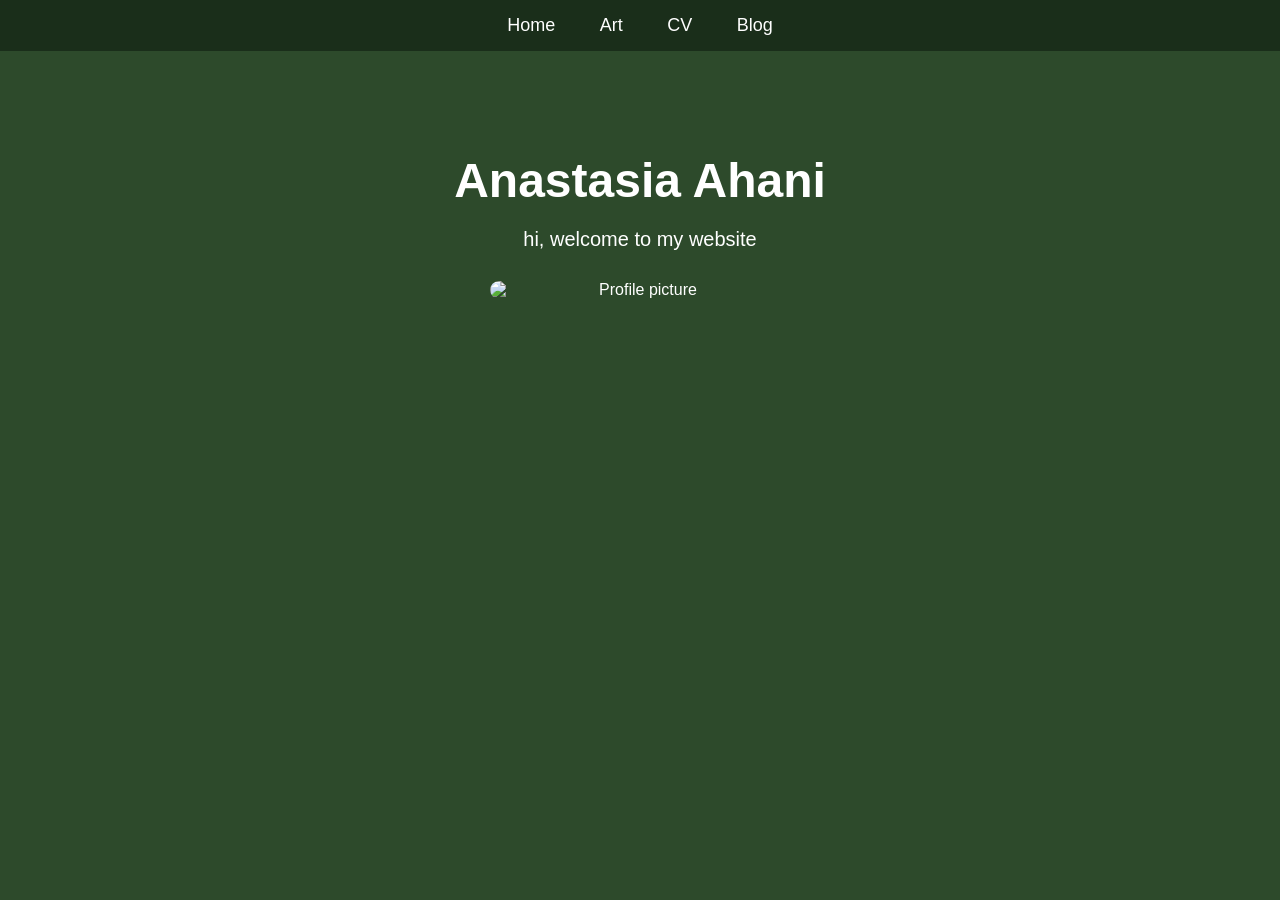
==== index.html @ 2a0882ec "Add personal website with navigation - Created index.html with name, welcome message, and profile im" ====
<!DOCTYPE html>
<html lang="en">
<head>
    <meta charset="UTF-8">
    <meta name="viewport" content="width=device-width, initial-scale=1.0">
    <title>Anastasia Ahani</title>
    <style>
        body {
            background-color: #2d4a2b;
            color: white;
            font-family: Arial, sans-serif;
            margin: 0;
            padding: 0;
        }

        nav {
            background-color: #1a2e1a;
            padding: 15px;
            text-align: center;
        }

        nav a {
            color: white;
            text-decoration: none;
            margin: 0 20px;
            font-size: 18px;
            transition: opacity 0.3s;
        }

        nav a:hover {
            opacity: 0.7;
        }

        .container {
            max-width: 800px;
            margin: 50px auto;
            padding: 20px;
            text-align: center;
        }

        h1 {
            font-size: 48px;
            margin-bottom: 10px;
        }

        .blurb {
            font-size: 20px;
            margin-bottom: 30px;
        }

        .profile-pic {
            max-width: 300px;
            height: auto;
            border-radius: 10px;
            margin: 20px auto;
            display: block;
        }
    </style>
</head>
<body>
    <nav>
        <a href="index.html">Home</a>
        <a href="art.html">Art</a>
        <a href="cv.html">CV</a>
        <a href="blog.html">Blog</a>
    </nav>

    <div class="container">
        <h1>Anastasia Ahani</h1>
        <p class="blurb">hi, welcome to my website</p>
        <img src="stas_pic.png" alt="Profile picture" class="profile-pic">
    </div>
</body>
</html>
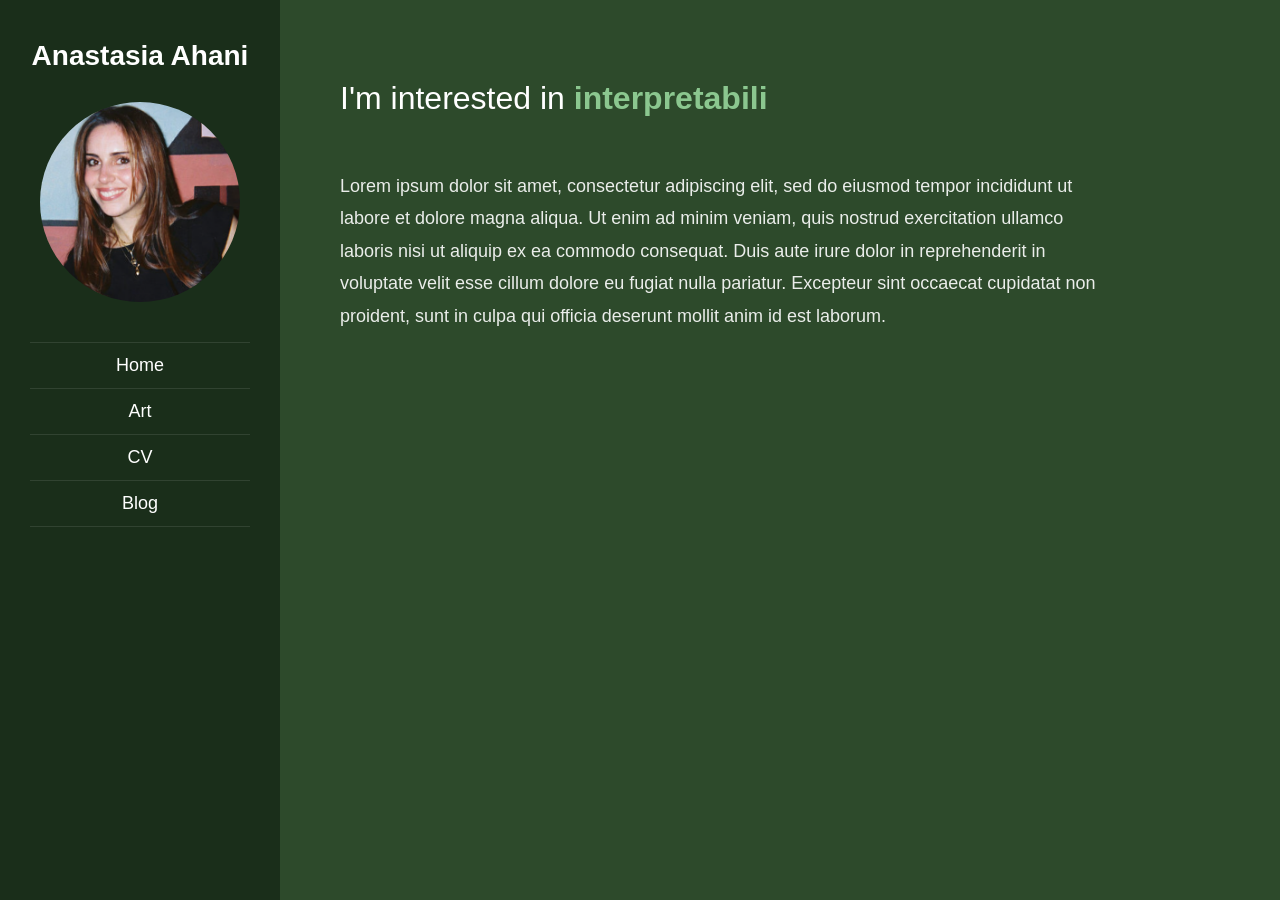
==== commit 1187f1ca: "update" ====
--- a/index.html
+++ b/index.html
@@ -5,70 +5,172 @@
     <meta name="viewport" content="width=device-width, initial-scale=1.0">
     <title>Anastasia Ahani</title>
     <style>
+        * {
+            margin: 0;
+            padding: 0;
+            box-sizing: border-box;
+        }
+
         body {
             background-color: #2d4a2b;
             color: white;
             font-family: Arial, sans-serif;
-            margin: 0;
-            padding: 0;
+            display: flex;
+            min-height: 100vh;
+        }
+
+        .sidebar {
+            width: 280px;
+            background-color: #1a2e1a;
+            padding: 40px 30px;
+            display: flex;
+            flex-direction: column;
+            align-items: center;
+            position: fixed;
+            height: 100vh;
+            overflow-y: auto;
+        }
+
+        .sidebar h1 {
+            font-size: 28px;
+            margin-bottom: 30px;
+            text-align: center;
+        }
+
+        .profile-pic {
+            width: 200px;
+            height: 200px;
+            border-radius: 50%;
+            object-fit: cover;
+            margin-bottom: 40px;
         }
 
         nav {
-            background-color: #1a2e1a;
-            padding: 15px;
-            text-align: center;
+            display: flex;
+            flex-direction: column;
+            width: 100%;
         }
 
         nav a {
             color: white;
             text-decoration: none;
-            margin: 0 20px;
+            padding: 12px 0;
             font-size: 18px;
+            text-align: center;
             transition: opacity 0.3s;
+            border-bottom: 1px solid rgba(255, 255, 255, 0.1);
+        }
+
+        nav a:first-child {
+            border-top: 1px solid rgba(255, 255, 255, 0.1);
         }
 
         nav a:hover {
             opacity: 0.7;
         }
 
-        .container {
-            max-width: 800px;
-            margin: 50px auto;
-            padding: 20px;
-            text-align: center;
+        .main-content {
+            margin-left: 280px;
+            flex: 1;
+            padding: 80px 60px;
+            max-width: 900px;
         }
 
-        h1 {
-            font-size: 48px;
-            margin-bottom: 10px;
+        .interest-section {
+            font-size: 32px;
+            margin-bottom: 40px;
+            min-height: 50px;
         }
 
-        .blurb {
-            font-size: 20px;
-            margin-bottom: 30px;
+        .typed-text {
+            color: #8bc78f;
+            font-weight: bold;
         }
 
-        .profile-pic {
-            max-width: 300px;
-            height: auto;
-            border-radius: 10px;
-            margin: 20px auto;
-            display: block;
+        .description {
+            font-size: 18px;
+            line-height: 1.8;
+            color: rgba(255, 255, 255, 0.9);
+        }
+
+        @media (max-width: 768px) {
+            body {
+                flex-direction: column;
+            }
+
+            .sidebar {
+                width: 100%;
+                position: relative;
+                height: auto;
+            }
+
+            .main-content {
+                margin-left: 0;
+                padding: 40px 20px;
+            }
         }
     </style>
 </head>
 <body>
-    <nav>
-        <a href="index.html">Home</a>
-        <a href="art.html">Art</a>
-        <a href="cv.html">CV</a>
-        <a href="blog.html">Blog</a>
-    </nav>
+    <div class="sidebar">
+        <h1>Anastasia Ahani</h1>
+        <img src="stas_pic.png" alt="Profile picture" class="profile-pic">
+        <nav>
+            <a href="index.html">Home</a>
+            <a href="art.html">Art</a>
+            <a href="cv.html">CV</a>
+            <a href="blog.html">Blog</a>
+        </nav>
+    </div>
 
-    <div class="container">
-        <h1>Anastasia Ahani</h1>
-        <p class="blurb">hi, welcome to my website</p>
-        <img src="stas_pic.png" alt="Profile picture" class="profile-pic">
+    <div class="main-content">
+        <div class="interest-section">
+            I'm interested in <span class="typed-text" id="typed"></span>
+        </div>
+        <p class="description">
+            Lorem ipsum dolor sit amet, consectetur adipiscing elit, sed do eiusmod tempor incididunt ut labore et dolore magna aliqua. Ut enim ad minim veniam, quis nostrud exercitation ullamco laboris nisi ut aliquip ex ea commodo consequat. Duis aute irure dolor in reprehenderit in voluptate velit esse cillum dolore eu fugiat nulla pariatur. Excepteur sint occaecat cupidatat non proident, sunt in culpa qui officia deserunt mollit anim id est laborum.
+        </p>
     </div>
+
+    <script>
+        const words = ["interpretability", "AI safety"];
+        let wordIndex = 0;
+        let charIndex = 0;
+        let isDeleting = false;
+        const typedElement = document.getElementById("typed");
+        const typingSpeed = 100;
+        const deletingSpeed = 50;
+        const pauseBetweenWords = 2000;
+
+        function type() {
+            const currentWord = words[wordIndex];
+
+            if (isDeleting) {
+                typedElement.textContent = currentWord.substring(0, charIndex - 1);
+                charIndex--;
+            } else {
+                typedElement.textContent = currentWord.substring(0, charIndex + 1);
+                charIndex++;
+            }
+
+            if (!isDeleting && charIndex === currentWord.length) {
+                setTimeout(() => {
+                    isDeleting = true;
+                    type();
+                }, pauseBetweenWords);
+                return;
+            }
+
+            if (isDeleting && charIndex === 0) {
+                isDeleting = false;
+                wordIndex = (wordIndex + 1) % words.length;
+            }
+
+            const speed = isDeleting ? deletingSpeed : typingSpeed;
+            setTimeout(type, speed);
+        }
+
+        type();
+    </script>
 </body>
 </html>
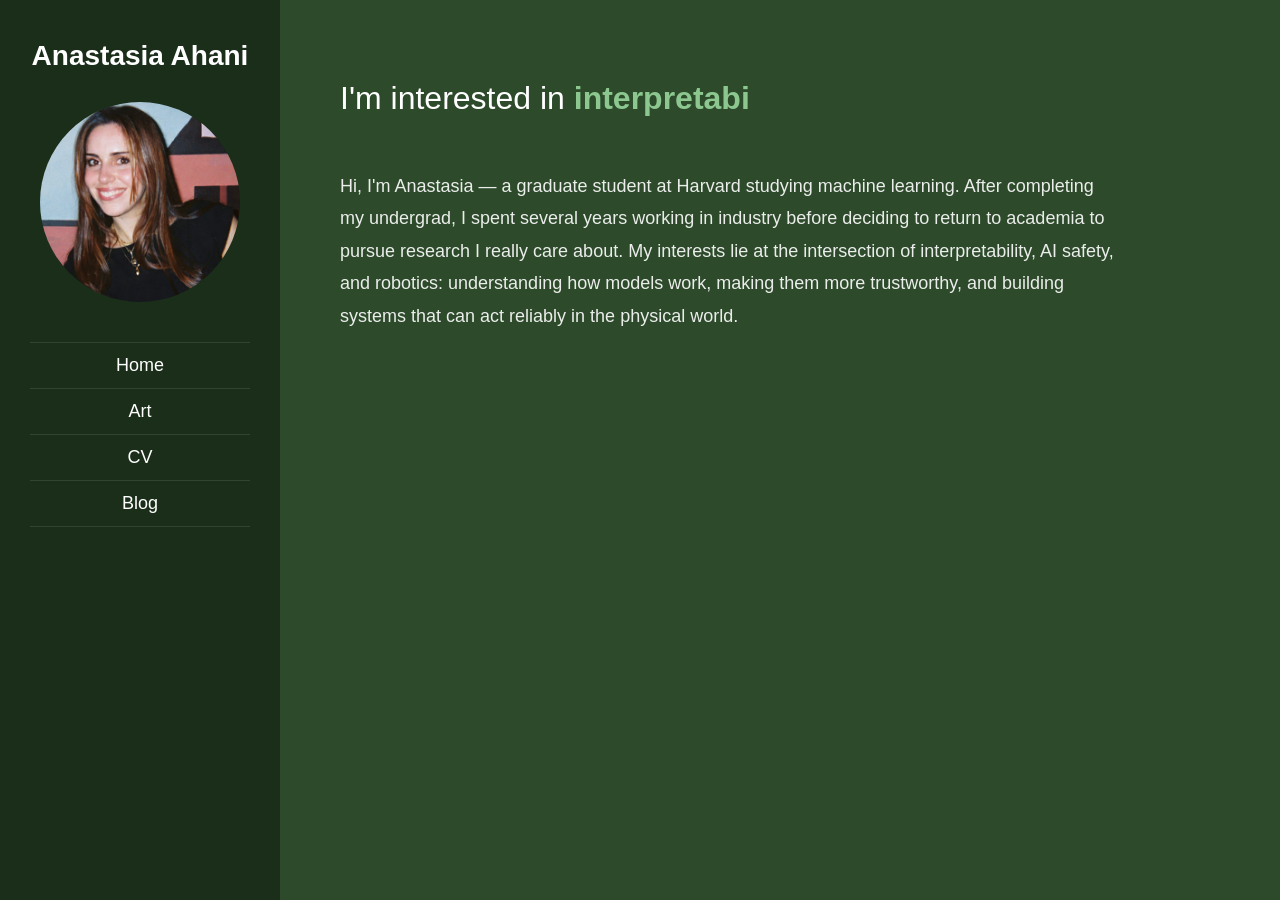
==== commit 8170114f: "Add art gallery and update home page bio - Replace Lorem Ipsum on home page with personal blurb - Ad" ====
--- a/index.html
+++ b/index.html
@@ -128,7 +128,7 @@
             I'm interested in <span class="typed-text" id="typed"></span>
         </div>
         <p class="description">
-            Lorem ipsum dolor sit amet, consectetur adipiscing elit, sed do eiusmod tempor incididunt ut labore et dolore magna aliqua. Ut enim ad minim veniam, quis nostrud exercitation ullamco laboris nisi ut aliquip ex ea commodo consequat. Duis aute irure dolor in reprehenderit in voluptate velit esse cillum dolore eu fugiat nulla pariatur. Excepteur sint occaecat cupidatat non proident, sunt in culpa qui officia deserunt mollit anim id est laborum.
+            Hi, I'm Anastasia — a graduate student at Harvard studying machine learning. After completing my undergrad, I spent several years working in industry before deciding to return to academia to pursue research I really care about. My interests lie at the intersection of interpretability, AI safety, and robotics: understanding how models work, making them more trustworthy, and building systems that can act reliably in the physical world.
         </p>
     </div>
 
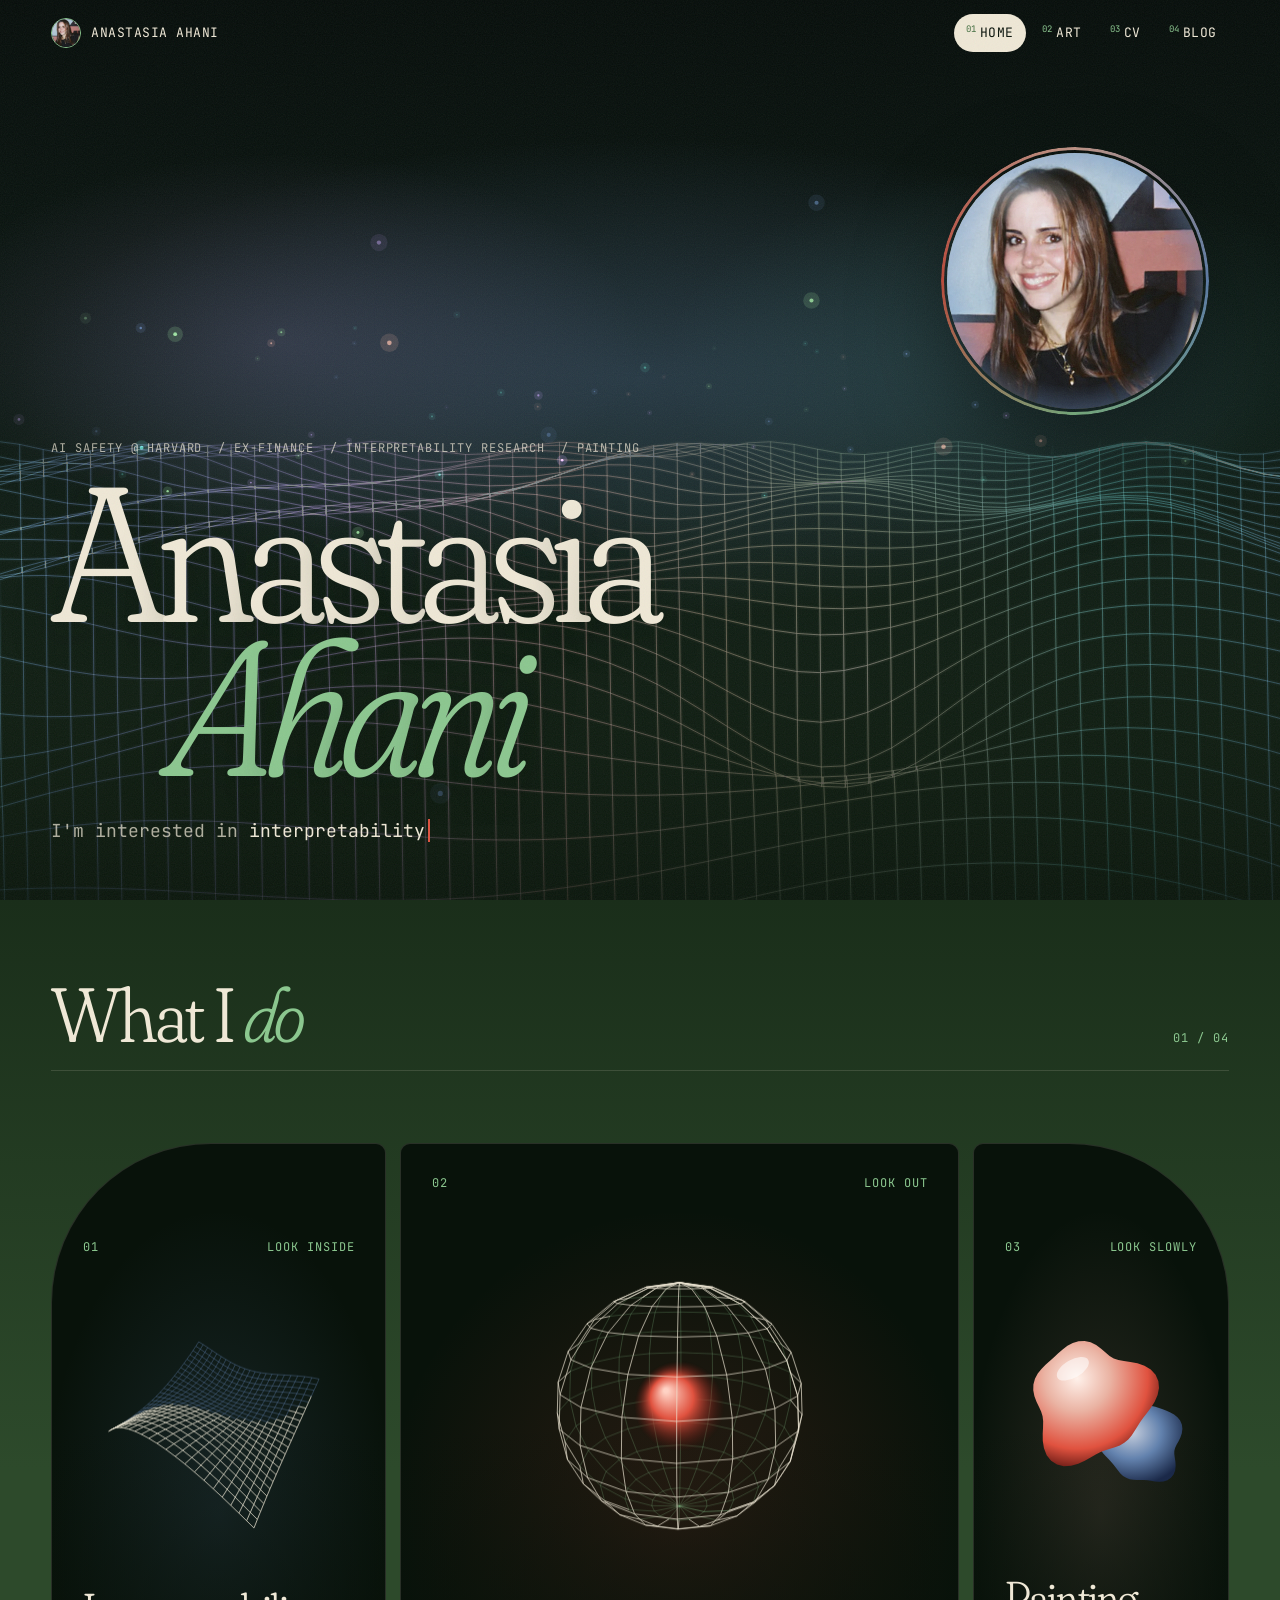
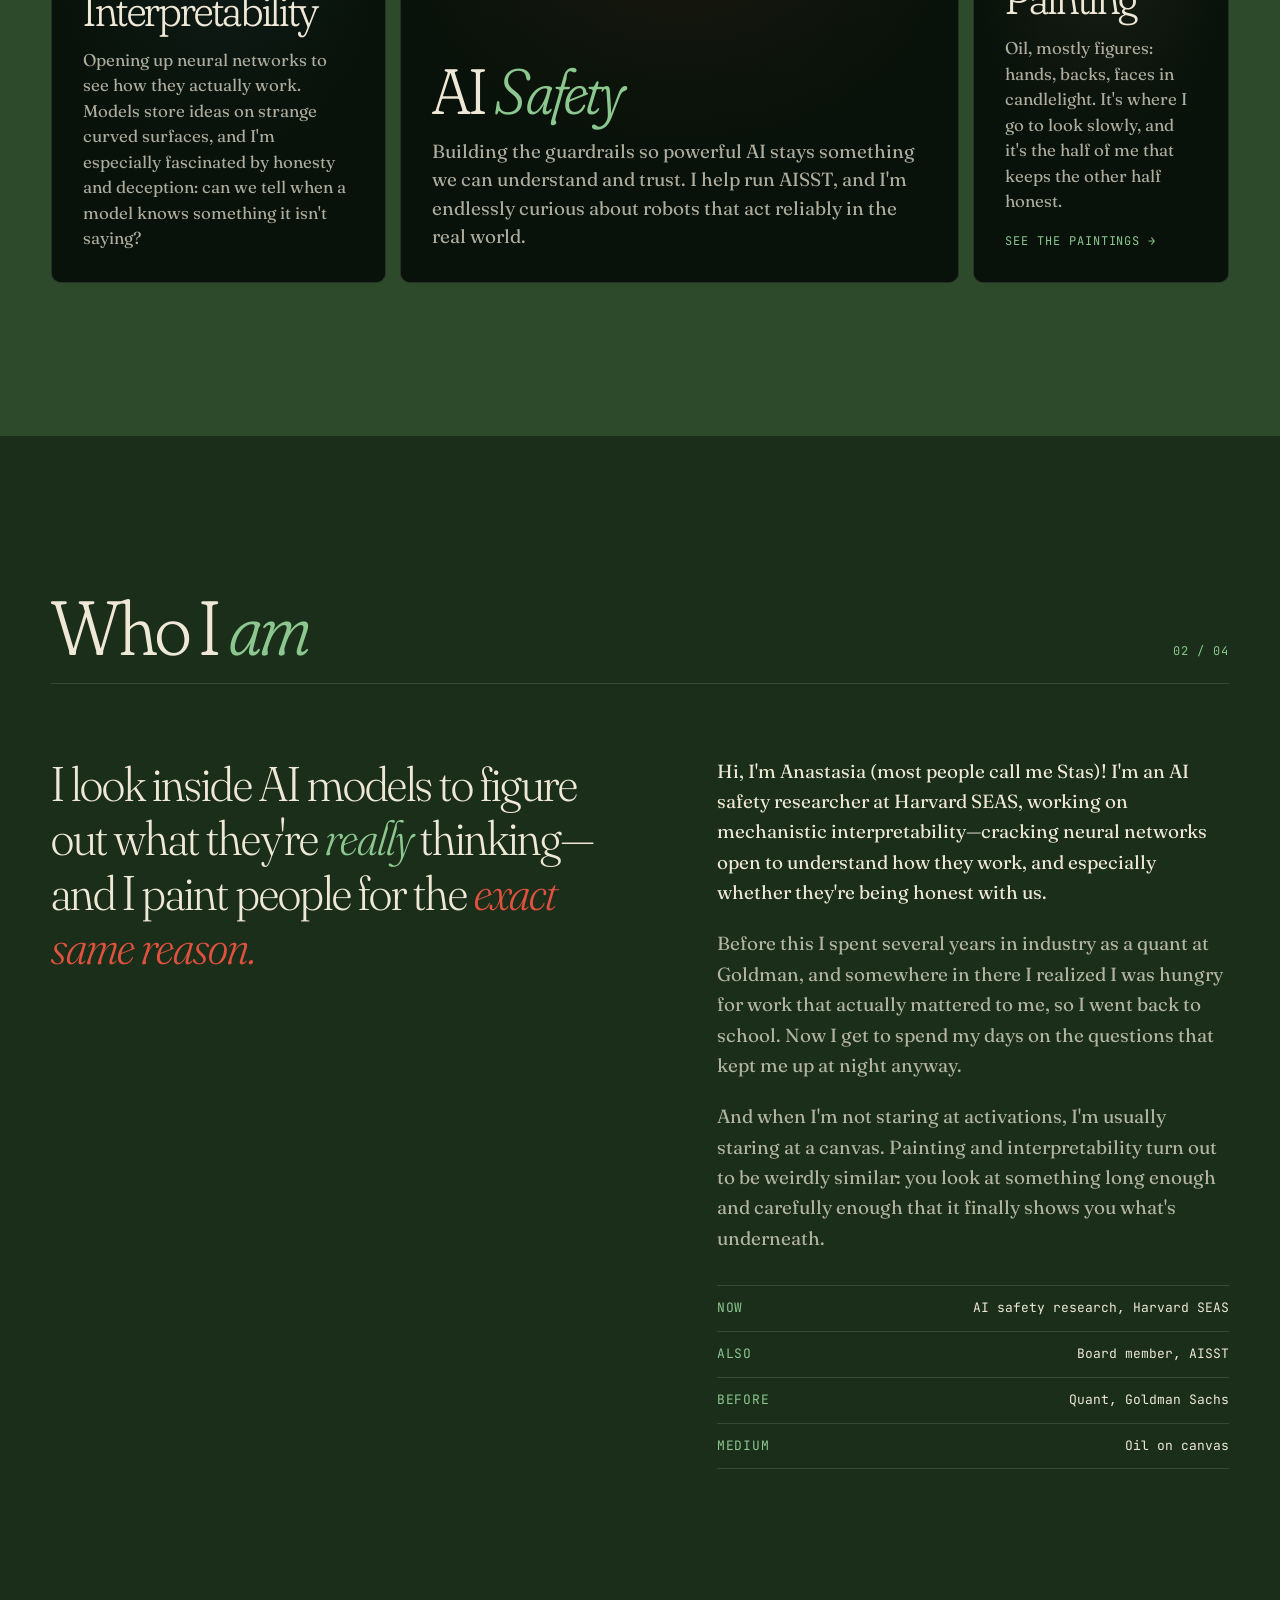
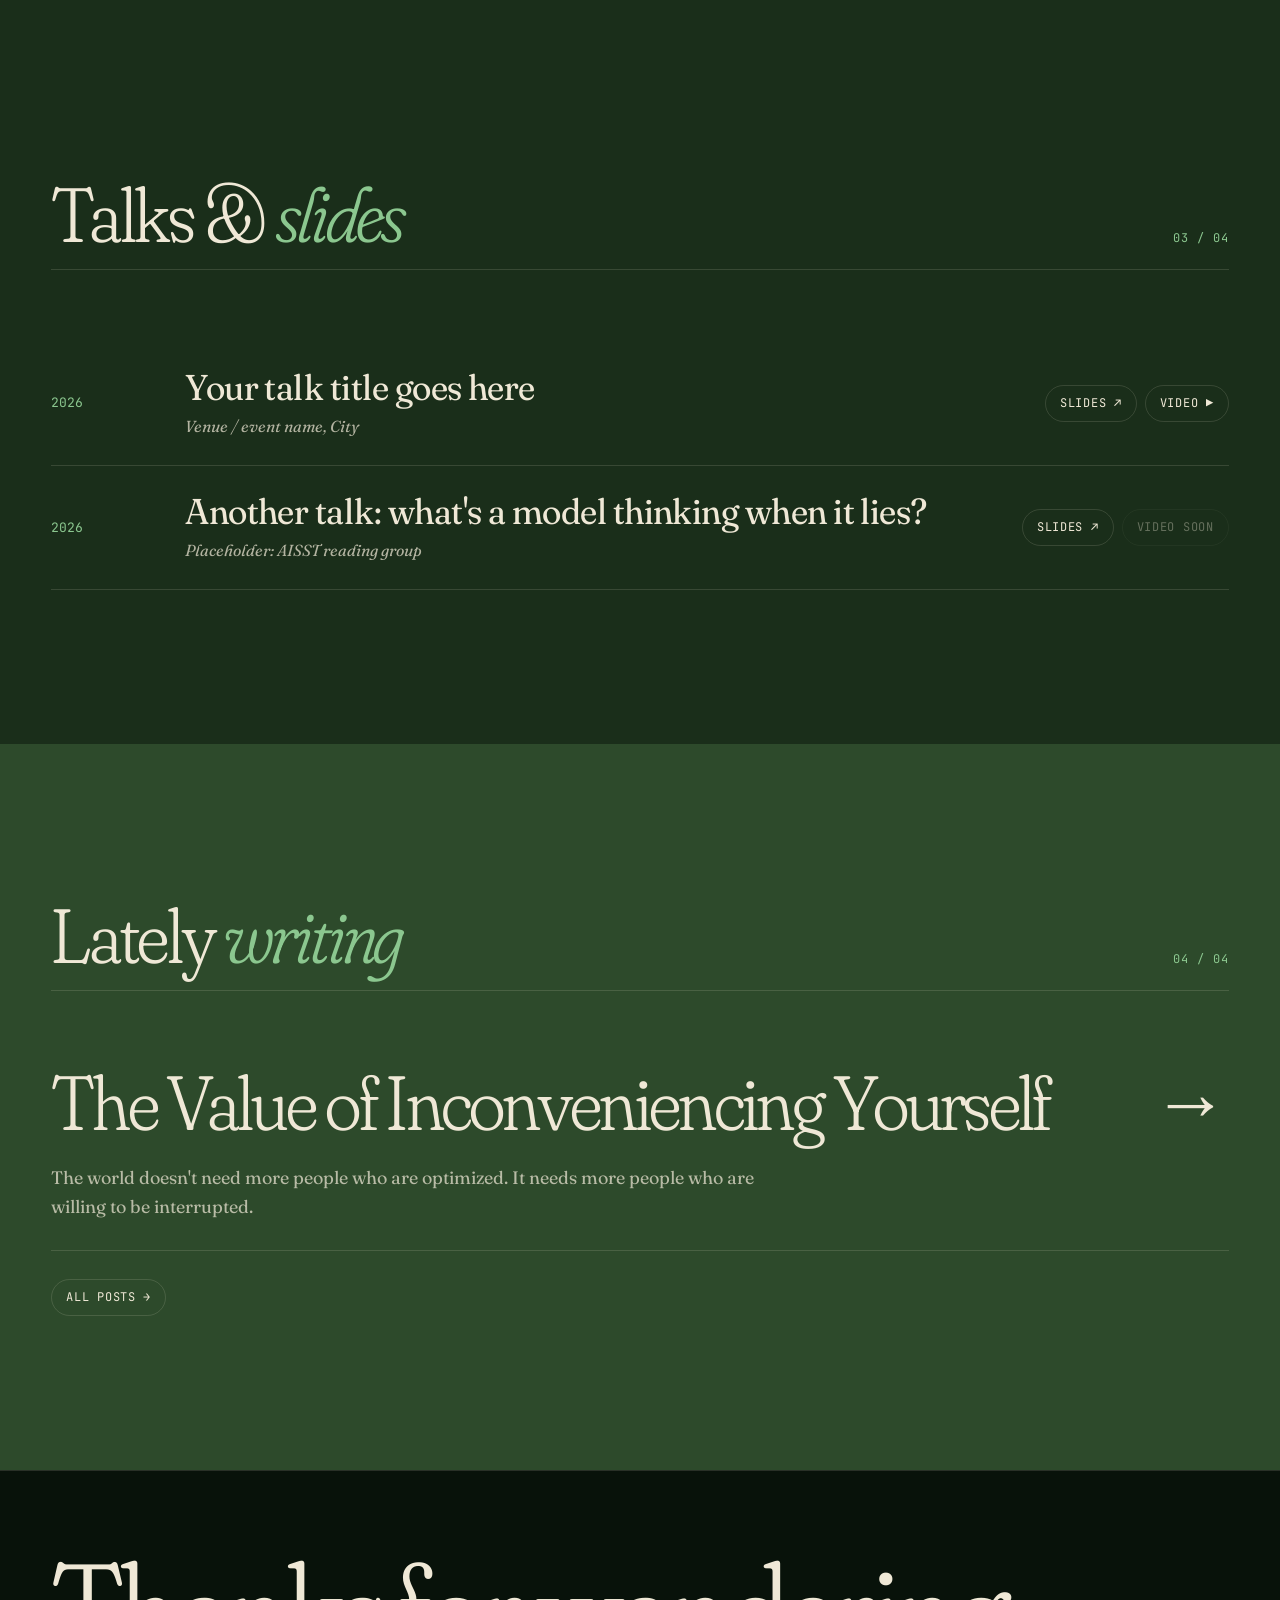
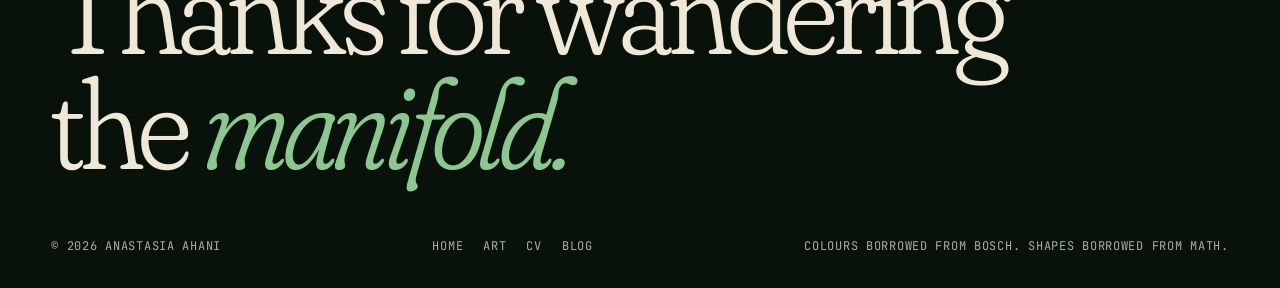
==== commit e1e5b6c1: "Redesign site: manifold hero, triptych of interests, smoother navigation - Homepage: interactive iri" ====
--- a/index.html
+++ b/index.html
@@ -4,173 +4,524 @@
     <meta charset="UTF-8">
     <meta name="viewport" content="width=device-width, initial-scale=1.0">
     <title>Anastasia Ahani</title>
+    <meta name="description" content="Anastasia (Stas) Ahani: AI safety researcher at Harvard, interpretability nerd, oil painter.">
+    <meta name="theme-color" content="#08120a">
+    <script>document.documentElement.classList.add("js")</script>
+    <link rel="preconnect" href="https://fonts.googleapis.com">
+    <link rel="preconnect" href="https://fonts.gstatic.com" crossorigin>
+    <link href="https://fonts.googleapis.com/css2?family=Fraunces:ital,opsz,wght,SOFT,WONK@0,9..144,100..900,0..100,0..1;1,9..144,100..900,0..100,0..1&family=JetBrains+Mono:wght@400;500&display=swap" rel="stylesheet">
+    <link rel="stylesheet" href="assets/site.css">
+    <script type="speculationrules">{"prerender":[{"where":{"href_matches":"/*"},"eagerness":"moderate"}]}</script>
     <style>
-        * {
-            margin: 0;
-            padding: 0;
-            box-sizing: border-box;
-        }
-
-        body {
-            background-color: #2d4a2b;
-            color: white;
-            font-family: Arial, sans-serif;
+        /* ---------- Hero: a manifold landscape with orbs floating over it ---------- */
+        .hero {
+            position: relative;
+            height: 100svh;
+            min-height: 620px;
+            overflow: hidden;
+            background:
+                radial-gradient(70% 38% at 50% 42%, rgba(111, 147, 200, 0.28), transparent 70%),
+                radial-gradient(40% 30% at 22% 38%, rgba(183, 156, 230, 0.18), transparent 70%),
+                radial-gradient(40% 30% at 80% 40%, rgba(95, 208, 192, 0.14), transparent 70%),
+                linear-gradient(to bottom, #060d0a 0%, #0b1712 45%, var(--forest-900) 100%);
+        }
+        .manifold-canvas { position: absolute; inset: 0; width: 100%; height: 100%; }
+
+        .hero-scrim {
+            position: absolute;
+            inset: 0;
+            pointer-events: none;
+            background: linear-gradient(to top, rgba(8, 18, 10, 0.85) 0%, rgba(8, 18, 10, 0) 45%);
+        }
+
+        .hero-content {
+            position: absolute;
+            left: var(--gutter);
+            right: var(--gutter);
+            bottom: clamp(28px, 6vh, 64px);
+            pointer-events: none;
+            z-index: 3;
+        }
+        .hero-content .label { margin-bottom: 18px; display: block; color: var(--cream-dim); }
+        .hero h1 {
+            font-size: clamp(64px, 15vw, 250px);
+            line-height: 0.8;
+            font-weight: 300;
+            letter-spacing: -0.05em;
+            font-variation-settings: "opsz" 144, "SOFT" 100, "WONK" 1;
+            text-shadow: 0 4px 40px rgba(8, 18, 10, 0.5);
+        }
+        .hero h1 em { font-style: italic; color: var(--sage); padding-left: 0.6em; }
+        .hero-typed {
+            margin-top: 34px;
+            font-family: var(--mono);
+            font-size: clamp(14px, 1.5vw, 18px);
+            color: var(--cream-dim);
+        }
+        #typed { color: var(--cream); border-right: 2px solid var(--strawberry); padding-right: 3px; }
+
+        /* Your photo, held in a glass orb */
+        .hero-portrait {
+            position: absolute;
+            right: calc(var(--gutter) + 2vw);
+            top: clamp(100px, 17vh, 160px);
+            width: clamp(150px, 20vw, 300px);
+            aspect-ratio: 1;
+            z-index: 2;
+            animation: rise 1.1s 0.15s var(--ease) both;
+        }
+        .hero-portrait .glass {
+            position: relative;
+            width: 100%; height: 100%;
+            border-radius: 50%;
+            overflow: hidden;
+            box-shadow: 0 40px 90px rgba(0, 0, 0, 0.5), inset 0 0 0 1px rgba(239, 232, 214, 0.4);
+            transition: transform 0.6s var(--ease);
+        }
+        .hero-portrait img { width: 100%; height: 100%; object-fit: cover; object-position: 50% 30%; }
+        .hero-portrait .glass::after {   /* glassy shine */
+            content: "";
+            position: absolute;
+            inset: 0;
+            border-radius: 50%;
+            background:
+                radial-gradient(28% 16% at 32% 18%, rgba(255, 255, 255, 0.55), transparent 70%),
+                radial-gradient(circle at 50% 50%, transparent 58%, rgba(111, 147, 200, 0.35) 72%, rgba(8, 18, 10, 0.45) 100%);
+            pointer-events: none;
+        }
+        .iris-ring {
+            position: absolute;
+            inset: -6px;
+            border-radius: 50%;
+            padding: 3px;
+            background: conic-gradient(from 0deg, var(--blush), var(--lapis), var(--sage), var(--strawberry), var(--blush));
+            -webkit-mask: linear-gradient(#000 0 0) content-box, linear-gradient(#000 0 0);
+            -webkit-mask-composite: xor;
+                    mask-composite: exclude;
+            opacity: 0.8;
+            animation: spin 10s linear infinite;
+            pointer-events: none;
+        }
+        @keyframes spin { to { transform: rotate(1turn); } }
+        .hero-portrait figcaption {
+            position: absolute;
+            top: 100%;
+            right: 0;
+            margin-top: 16px;
+            font-family: var(--mono);
+            font-size: 11px;
+            text-transform: uppercase;
+            letter-spacing: 0.08em;
+            color: var(--cream-dim);
+            white-space: nowrap;
+        }
+
+        .hero-hint {
+            position: absolute;
+            left: var(--gutter);
+            top: clamp(90px, 16vh, 150px);
+            z-index: 3;
+            color: var(--cream);
+            background: rgba(8, 18, 10, 0.55);
+            backdrop-filter: blur(6px);
+            -webkit-backdrop-filter: blur(6px);
+            padding: 8px 14px;
+            border-radius: 999px;
+            border: 1px solid var(--cream-faint);
+            pointer-events: none;
+            animation: rise 1s 0.6s var(--ease) both;
+        }
+
+        @media (max-width: 700px) {
+            .hero-portrait { top: 86px; width: 132px; right: var(--gutter); }
+            .hero-portrait figcaption, .hero-hint { display: none; }
+            .hero h1 { font-size: 19vw; }
+            .hero h1 em { padding-left: 0.3em; }
+        }
+
+        /* ---------- Sections ---------- */
+        section { padding: clamp(80px, 12vw, 160px) var(--gutter); }
+        .sec-head {
             display: flex;
-            min-height: 100vh;
-        }
-
-        .sidebar {
-            width: 280px;
-            background-color: #1a2e1a;
-            padding: 40px 30px;
+            align-items: baseline;
+            justify-content: space-between;
+            gap: 16px;
+            border-bottom: 1px solid var(--cream-faint);
+            padding-bottom: 16px;
+            margin-bottom: clamp(36px, 6vw, 72px);
+        }
+        .sec-head h2 {
+            font-size: clamp(36px, 6vw, 80px);
+            font-weight: 300;
+            line-height: 1;
+            letter-spacing: -0.03em;
+            font-variation-settings: "opsz" 144, "SOFT" 100, "WONK" 1;
+        }
+        .sec-head h2 em { color: var(--sage); }
+
+        /* About */
+        .about { background: var(--forest-900); }
+        .about-grid {
+            display: grid;
+            grid-template-columns: 1.15fr 1fr;
+            gap: clamp(32px, 6vw, 96px);
+            align-items: start;
+        }
+        .about-statement {
+            position: sticky;
+            top: 120px;
+            font-size: clamp(30px, 3.8vw, 56px);
+            line-height: 1.12;
+            font-weight: 300;
+            letter-spacing: -0.02em;
+            font-variation-settings: "opsz" 144, "SOFT" 50;
+        }
+        .about-statement em { color: var(--sage); }
+        .about-statement .straw { color: var(--strawberry); font-style: italic; }
+        .about-body p { margin-bottom: 1.1em; color: var(--cream-dim); font-size: 19px; }
+        .about-body p:first-child { color: var(--cream); }
+        .facts {
+            margin-top: 32px;
+            border-top: 1px solid var(--cream-faint);
+            font-family: var(--mono);
+            font-size: 13px;
+            list-style: none;
+        }
+        .facts li {
+            display: flex;
+            justify-content: space-between;
+            gap: 16px;
+            padding: 12px 0;
+            border-bottom: 1px solid var(--cream-faint);
+        }
+        .facts li span:first-child { color: var(--sage); text-transform: uppercase; letter-spacing: 0.06em; }
+        .facts li span:last-child { text-align: right; }
+        @media (max-width: 860px) { .about-grid { grid-template-columns: 1fr; } }
+
+        /* The triptych: what I do */
+        .work {
+            background: linear-gradient(to bottom, var(--forest-900), var(--forest-700) 50%);
+            padding-top: clamp(48px, 6vw, 80px);
+        }
+        .triptych {
+            display: grid;
+            grid-template-columns: 1.05fr 1.75fr 0.8fr;
+            gap: 14px;
+            align-items: stretch;
+        }
+        .panel {
+            position: relative;
+            min-height: clamp(460px, 62vh, 680px);
+            border-radius: 10px;
+            overflow: hidden;
+            isolation: isolate;
             display: flex;
             flex-direction: column;
+            justify-content: flex-start;
+            padding: clamp(20px, 2.4vw, 32px);
+            text-decoration: none;
+            border: 1px solid var(--cream-faint);
+            --bx: 50%; --by: 50%;
+        }
+        .panel:first-child { border-radius: 160px 10px 10px 10px; }  /* the wings of the triptych */
+        .panel:last-child { border-radius: 10px 160px 10px 10px; }
+        .panel { background: var(--glow, none), var(--ink); transition: border-color 0.5s; }
+        .panel:nth-child(1) { --tint: 111, 147, 200; }   /* lapis */
+        .panel:nth-child(2) { --tint: 224, 82, 63; }     /* strawberry */
+        .panel:nth-child(3) { --tint: 234, 179, 163; }   /* blush */
+        .panel::after {
+            content: "";
+            position: absolute;
+            inset: 0;
+            z-index: -2;
+            background: radial-gradient(70% 55% at var(--bx) var(--by), rgba(var(--tint), 0.28), transparent 75%);
+            opacity: 0.55;
+            transition: opacity 0.7s var(--ease);
+        }
+        .panel:hover::after { opacity: 1; }
+        .panel:hover { border-color: rgba(var(--tint), 0.5); }
+        .shape {
+            position: relative;
+            height: clamp(220px, 22vw, 330px);
+            margin: 8px calc(clamp(20px, 2.4vw, 32px) * -1) 28px;
+            display: grid;
+            place-items: center;
+            pointer-events: none;
+        }
+        .shape canvas, .shape svg { position: absolute; inset: 0; width: 100%; height: 100%; }
+        .panel::before {
+            content: "";
+            position: absolute;
+            inset: 0;
+            z-index: -1;
+            background: linear-gradient(to top, rgba(8, 18, 10, 0.95) 12%, rgba(8, 18, 10, 0.4) 42%, transparent 62%);
+            pointer-events: none;
+        }
+        .fig {
+            display: block;
+            margin: 6px 0 28px;
+            text-align: center;
+            font-family: var(--mono);
+            font-size: 11px;
+            letter-spacing: 0.06em;
+            color: var(--cream-dim);
+            font-style: normal;
+        }
+        .panel .label { display: flex; justify-content: space-between; order: -1; }
+        .panel h3 { margin-top: auto; }
+        /* AI safety is the centre of gravity */
+        .panel:nth-child(2) .shape { height: clamp(260px, 32vw, 460px); }
+        .panel:nth-child(2) h3 { font-size: clamp(44px, 5vw, 80px); }
+        .panel:nth-child(2) p { font-size: 19px; max-width: 46ch; }
+        .panel:first-child .label, .panel:last-child .label { padding-top: 64px; }
+
+        /* The wings swing open on their hinges as they scroll into view */
+        .js .triptych .panel[data-reveal]:first-child { transform: perspective(1400px) rotateY(55deg); transform-origin: right center; }
+        .js .triptych .panel[data-reveal]:last-child { transform: perspective(1400px) rotateY(-55deg); transform-origin: left center; }
+        .js .triptych .panel[data-reveal] { transition-duration: 1.4s; }
+        .js .triptych .panel[data-reveal].in { transform: none; }
+        .panel h3 {
+            font-size: clamp(34px, 3.6vw, 56px);
+            font-weight: 300;
+            line-height: 1;
+            letter-spacing: -0.03em;
+            margin-bottom: 14px;
+            font-variation-settings: "opsz" 144, "SOFT" 100, "WONK" 1;
+        }
+        .panel h3 em { color: var(--sage); }
+        .panel p { color: var(--cream-dim); font-size: 17px; line-height: 1.5; }
+        .panel .go {
+            margin-top: 18px;
+            font-family: var(--mono);
+            font-size: 12px;
+            text-transform: uppercase;
+            letter-spacing: 0.08em;
+            color: var(--sage);
+        }
+        .triptych-note { margin-top: 20px; color: var(--cream-dim); font-size: 15px; font-style: italic; text-align: center; }
+        @media (max-width: 900px) {
+            .triptych { grid-template-columns: 1fr; }
+            .panel { min-height: 420px; }
+            .panel:first-child { border-radius: 120px 120px 10px 10px; }
+            .panel:last-child { border-radius: 10px 10px 120px 120px; }
+        }
+
+        /* Talks */
+        .talks { background: var(--forest-900); }
+        .talk {
+            display: grid;
+            grid-template-columns: 110px 1fr auto;
+            gap: 24px;
             align-items: center;
-            position: fixed;
-            height: 100vh;
-            overflow-y: auto;
-        }
-
-        .sidebar h1 {
-            font-size: 28px;
-            margin-bottom: 30px;
-            text-align: center;
-        }
-
-        .profile-pic {
-            width: 200px;
-            height: 200px;
-            border-radius: 50%;
-            object-fit: cover;
-            margin-bottom: 40px;
-        }
-
-        nav {
-            display: flex;
-            flex-direction: column;
-            width: 100%;
-        }
-
-        nav a {
-            color: white;
+            padding: 26px 0;
+            border-bottom: 1px solid var(--cream-faint);
+            position: relative;
+            transition: padding 0.5s var(--ease);
+        }
+        .talk::before {
+            content: "";
+            position: absolute;
+            inset: 0 calc(var(--gutter) * -1);
+            background: var(--sage);
+            transform: scaleY(0);
+            transform-origin: bottom;
+            transition: transform 0.5s var(--ease);
+            z-index: 0;
+            opacity: 0.1;
+        }
+        .talk:hover::before { transform: scaleY(1); }
+        .talk:hover { padding-left: 14px; }
+        .talk > * { position: relative; z-index: 1; }
+        .talk-date { font-family: var(--mono); font-size: 13px; color: var(--sage); }
+        .talk h3 {
+            font-size: clamp(24px, 2.8vw, 38px);
+            font-weight: 400;
+            line-height: 1.1;
+            letter-spacing: -0.015em;
+            font-variation-settings: "opsz" 72, "SOFT" 50;
+        }
+        .talk-venue { color: var(--cream-dim); font-size: 16px; margin-top: 6px; font-style: italic; }
+        .talk-links { display: flex; gap: 8px; flex-wrap: wrap; justify-content: flex-end; }
+        @media (max-width: 700px) {
+            .talk { grid-template-columns: 1fr; gap: 10px; }
+            .talk-links { justify-content: flex-start; }
+        }
+
+        /* Writing */
+        .writing { background: var(--forest-700); }
+        .post-link {
+            display: grid;
+            grid-template-columns: 1fr auto;
+            gap: 24px;
+            align-items: end;
             text-decoration: none;
-            padding: 12px 0;
-            font-size: 18px;
-            text-align: center;
-            transition: opacity 0.3s;
-            border-bottom: 1px solid rgba(255, 255, 255, 0.1);
-        }
-
-        nav a:first-child {
-            border-top: 1px solid rgba(255, 255, 255, 0.1);
-        }
-
-        nav a:hover {
-            opacity: 0.7;
-        }
-
-        .main-content {
-            margin-left: 280px;
-            flex: 1;
-            padding: 80px 60px;
-            max-width: 900px;
-        }
-
-        .interest-section {
-            font-size: 32px;
-            margin-bottom: 40px;
-            min-height: 50px;
-        }
-
-        .typed-text {
-            color: #8bc78f;
-            font-weight: bold;
-        }
-
-        .description {
-            font-size: 18px;
-            line-height: 1.8;
-            color: rgba(255, 255, 255, 0.9);
-        }
-
-        @media (max-width: 768px) {
-            body {
-                flex-direction: column;
-            }
-
-            .sidebar {
-                width: 100%;
-                position: relative;
-                height: auto;
-            }
-
-            .main-content {
-                margin-left: 0;
-                padding: 40px 20px;
-            }
-        }
+            padding-bottom: 28px;
+            border-bottom: 1px solid var(--cream-faint);
+        }
+        .post-link h3 {
+            font-size: clamp(36px, 6vw, 96px);
+            font-weight: 300;
+            line-height: 0.95;
+            letter-spacing: -0.035em;
+            font-variation-settings: "opsz" 144, "SOFT" 100, "WONK" 1;
+            transition: color 0.4s;
+        }
+        .post-link:hover h3 { color: var(--blush); }
+        .post-link .arrow {
+            font-size: clamp(36px, 6vw, 96px);
+            line-height: 1;
+            transition: transform 0.5s var(--ease);
+        }
+        .post-link:hover .arrow { transform: translateX(14px) rotate(-45deg); color: var(--strawberry); }
+        .post-link p { grid-column: 1 / -1; color: var(--cream-dim); max-width: 60ch; }
+        .see-all { margin-top: 28px; }
     </style>
 </head>
 <body>
-    <div class="sidebar">
-        <h1>Anastasia Ahani</h1>
-        <img src="stas_pic.png" alt="Profile picture" class="profile-pic">
-        <nav>
-            <a href="index.html">Home</a>
-            <a href="art.html">Art</a>
-            <a href="cv.html">CV</a>
-            <a href="blog.html">Blog</a>
-        </nav>
-    </div>
-
-    <div class="main-content">
-        <div class="interest-section">
-            I'm interested in <span class="typed-text" id="typed"></span>
-        </div>
-        <p class="description">
-            Hi, I'm Anastasia — a graduate student at Harvard studying machine learning. After completing my undergrad, I spent several years working in industry before deciding to return to academia to pursue research I really care about. My interests lie at the intersection of interpretability, AI safety, and robotics: understanding how models work, making them more trustworthy, and building systems that can act reliably in the physical world.
-        </p>
-    </div>
-
-    <script>
-        const words = ["interpretability", "AI safety"];
-        let wordIndex = 0;
-        let charIndex = 0;
-        let isDeleting = false;
-        const typedElement = document.getElementById("typed");
-        const typingSpeed = 100;
-        const deletingSpeed = 50;
-        const pauseBetweenWords = 2000;
-
-        function type() {
-            const currentWord = words[wordIndex];
-
-            if (isDeleting) {
-                typedElement.textContent = currentWord.substring(0, charIndex - 1);
-                charIndex--;
-            } else {
-                typedElement.textContent = currentWord.substring(0, charIndex + 1);
-                charIndex++;
-            }
-
-            if (!isDeleting && charIndex === currentWord.length) {
-                setTimeout(() => {
-                    isDeleting = true;
-                    type();
-                }, pauseBetweenWords);
-                return;
-            }
-
-            if (isDeleting && charIndex === 0) {
-                isDeleting = false;
-                wordIndex = (wordIndex + 1) % words.length;
-            }
-
-            const speed = isDeleting ? deletingSpeed : typingSpeed;
-            setTimeout(type, speed);
-        }
-
-        type();
-    </script>
+    <nav class="site-nav" aria-label="Main">
+        <a class="nav-home" href="index.html"><img src="assets/img/stas.webp" alt=""><span>Anastasia Ahani</span></a>
+        <ul class="nav-links">
+            <li><a href="index.html" aria-current="page"><sup>01</sup>Home</a></li>
+            <li><a href="art.html"><sup>02</sup>Art</a></li>
+            <li><a href="cv.html"><sup>03</sup>CV</a></li>
+            <li><a href="blog.html"><sup>04</sup>Blog</a></li>
+        </ul>
+    </nav>
+
+    <header class="hero">
+        <canvas class="manifold-canvas" aria-hidden="true"></canvas>
+        <div class="hero-scrim"></div>
+
+        <figure class="hero-portrait">
+            <div class="glass" data-tilt><img src="assets/img/stas.webp" alt="Portrait of Anastasia"></div>
+            <span class="iris-ring"></span>
+        </figure>
+
+        <div class="hero-content">
+            <span class="label">AI safety @ Harvard &nbsp;/ ex-finance &nbsp;/ interpretability research &nbsp;/ painting</span>
+            <h1 class="split">Anastasia<br><em>Ahani</em></h1>
+            <!-- Edit the rotating words here -->
+            <p class="hero-typed">I'm interested in <span id="typed" data-words='["interpretability", "AI safety", "honesty & deception in models", "oil painting", "robots that behave"]'>interpretability</span></p>
+        </div>
+    </header>
+
+    <!-- ==================== 01 · WHAT I DO (the triptych) ==================== -->
+    <section class="work" id="work">
+        <div class="sec-head" data-reveal>
+            <h2>What I <em>do</em></h2>
+            <span class="label">01 / 04</span>
+        </div>
+        <div class="triptych">
+            <a class="panel" href="https://crisp.seas.harvard.edu" target="_blank" rel="noopener" data-bloom data-reveal>
+                <div class="shape"><canvas data-shape="manifold"></canvas></div>
+                <span class="label"><span>01</span><span>Look inside</span></span>
+                <h3>Interpret&shy;ability</h3>
+                <p>Opening up neural networks to see how they actually work. Models store ideas on strange curved surfaces, and I'm especially fascinated by honesty and deception: can we tell when a model knows something it isn't saying?</p>
+            </a>
+            <a class="panel" href="https://aisafetyteam.org" target="_blank" rel="noopener" data-bloom data-reveal style="--d: .1s">
+                <div class="shape"><canvas data-shape="cage"></canvas></div>
+                <span class="label"><span>02</span><span>Look out</span></span>
+                <h3>AI <em>Safety</em></h3>
+                <p>Building the guardrails so powerful AI stays something we can understand and trust. I help run AISST, and I'm endlessly curious about robots that act reliably in the real world.</p>
+            </a>
+            <a class="panel" href="art.html" data-bloom data-reveal style="--d: .2s">
+                <div class="shape"><svg data-shape="blob" viewBox="-100 -100 200 200"></svg></div>
+                <span class="label"><span>03</span><span>Look slowly</span></span>
+                <h3>Painting</h3>
+                <p>Oil, mostly figures: hands, backs, faces in candlelight. It's where I go to look slowly, and it's the half of me that keeps the other half honest.</p>
+                <span class="go">See the paintings &rarr;</span>
+            </a>
+        </div>
+    </section>
+
+    <!-- ==================== 02 · WHO I AM ==================== -->
+    <section class="about" id="about">
+        <div class="sec-head" data-reveal>
+            <h2>Who I <em>am</em></h2>
+            <span class="label">02 / 04</span>
+        </div>
+        <div class="about-grid">
+            <p class="about-statement" data-reveal>
+                I look inside AI models to figure out what they're <em>really</em> thinking&mdash;and I paint people for the <span class="straw">exact same reason.</span>
+            </p>
+            <div class="about-body" data-reveal style="--d: .12s">
+                <!-- Edit your bio here -->
+                <p>Hi, I'm Anastasia (most people call me Stas)! I'm an AI safety researcher at Harvard SEAS, working on mechanistic interpretability&mdash;cracking neural networks open to understand how they work, and especially whether they're being honest with us.</p>
+                <p>Before this I spent several years in industry as a quant at Goldman, and somewhere in there I realized I was hungry for work that actually mattered to me, so I went back to school. Now I get to spend my days on the questions that kept me up at night anyway.</p>
+                <p>And when I'm not staring at activations, I'm usually staring at a canvas. Painting and interpretability turn out to be weirdly similar: you look at something long enough and carefully enough that it finally shows you what's underneath.</p>
+                <ul class="facts">
+                    <li><span>Now</span><span>AI safety research, Harvard SEAS</span></li>
+                    <li><span>Also</span><span>Board member, AISST</span></li>
+                    <li><span>Before</span><span>Quant, Goldman Sachs</span></li>
+                    <li><span>Medium</span><span>Oil on canvas</span></li>
+                </ul>
+            </div>
+        </div>
+    </section>
+
+    <!-- ==================== 03 · TALKS ==================== -->
+    <section class="talks" id="talks">
+        <div class="sec-head" data-reveal>
+            <h2>Talks &amp; <em>slides</em></h2>
+            <span class="label">03 / 04</span>
+        </div>
+
+        <!--
+            TO ADD A TALK: copy one <article class="talk"> ... </article> block,
+            paste it at the top of the list, and change the text + links.
+            No slides or video yet? Delete that <a> line (or add class="pill disabled").
+        -->
+        <div class="talk-list">
+            <article class="talk" data-reveal>
+                <div class="talk-date">2026</div>
+                <div>
+                    <h3>Your talk title goes here</h3>
+                    <div class="talk-venue">Venue / event name, City</div>
+                </div>
+                <div class="talk-links">
+                    <a class="pill" href="#" target="_blank" rel="noopener">Slides ↗</a>
+                    <a class="pill" href="#" target="_blank" rel="noopener">Video ▶</a>
+                </div>
+            </article>
+            <article class="talk" data-reveal>
+                <div class="talk-date">2026</div>
+                <div>
+                    <h3>Another talk: what's a model thinking when it lies?</h3>
+                    <div class="talk-venue">Placeholder: AISST reading group</div>
+                </div>
+                <div class="talk-links">
+                    <a class="pill" href="#" target="_blank" rel="noopener">Slides ↗</a>
+                    <a class="pill disabled" href="#">Video soon</a>
+                </div>
+            </article>
+        </div>
+    </section>
+
+    <!-- ==================== 04 · WRITING ==================== -->
+    <section class="writing" id="writing">
+        <div class="sec-head" data-reveal>
+            <h2>Lately <em>writing</em></h2>
+            <span class="label">04 / 04</span>
+        </div>
+        <a class="post-link" href="blog/the-value-of-inconveniencing-yourself.html" data-reveal>
+            <h3>The Value of Inconveniencing Yourself</h3>
+            <span class="arrow" aria-hidden="true">&rarr;</span>
+            <p>The world doesn't need more people who are optimized. It needs more people who are willing to be interrupted.</p>
+        </a>
+        <a class="pill see-all" href="blog.html">All posts &rarr;</a>
+    </section>
+
+    <footer class="site-footer">
+        <p class="footer-big">Thanks for wandering<br>the <em>manifold.</em></p>
+        <div class="footer-row">
+            <span>&copy; 2026 Anastasia Ahani</span>
+            <nav aria-label="Footer">
+                <a href="index.html">Home</a><a href="art.html">Art</a><a href="cv.html">CV</a><a href="blog.html">Blog</a>
+            </nav>
+            <span>Colours borrowed from Bosch. Shapes borrowed from math.</span>
+        </div>
+    </footer>
+
+    <script src="assets/site.js" defer></script>
 </body>
 </html>
--- a/assets/site.css
+++ b/assets/site.css
@@ -0,0 +1,269 @@
+/* ==========================================================
+   Anastasia Ahani — shared styles
+   Palette: the original forest greens + a few Bosch pigments
+   ========================================================== */
+
+:root {
+    --ink: #08120a;          /* deepest green-black */
+    --forest-900: #1a2e1a;   /* original sidebar green */
+    --forest-700: #2d4a2b;   /* original page green */
+    --forest-500: #3f6b3c;
+    --sage: #8bc78f;         /* original accent */
+    --cream: #efe8d6;        /* parchment */
+    --cream-dim: rgba(239, 232, 214, 0.72);
+    --cream-faint: rgba(239, 232, 214, 0.14);
+    --strawberry: #e0523f;   /* Bosch's giant strawberries */
+    --blush: #eab3a3;        /* the pink fountains */
+    --lapis: #6f93c8;        /* the blue orbs */
+
+    --serif: "Fraunces", "Iowan Old Style", Georgia, serif;
+    --mono: "JetBrains Mono", ui-monospace, SFMono-Regular, Menlo, monospace;
+
+    --gutter: clamp(16px, 4vw, 56px);
+    --ease: cubic-bezier(0.22, 1, 0.36, 1);
+}
+
+*, *::before, *::after { margin: 0; padding: 0; box-sizing: border-box; }
+
+html {
+    background: var(--ink);
+    color: var(--cream);
+    scroll-behavior: smooth;
+    -webkit-text-size-adjust: 100%;
+}
+
+body {
+    background: var(--forest-900);
+    font-family: var(--serif);
+    font-size: 18px;
+    line-height: 1.6;
+    font-variation-settings: "opsz" 24;
+    min-height: 100vh;
+    overflow-x: hidden;
+    -webkit-font-smoothing: antialiased;
+}
+
+img { display: block; max-width: 100%; }
+a { color: inherit; }
+::selection { background: var(--strawberry); color: var(--cream); }
+
+/* Film-grain overlay, makes everything feel a bit more painted */
+body::after {
+    content: "";
+    position: fixed;
+    inset: 0;
+    pointer-events: none;
+    z-index: 999;
+    opacity: 0.07;
+    background-image: url("data:image/svg+xml,%3Csvg xmlns='http://www.w3.org/2000/svg' width='160' height='160'%3E%3Cfilter id='n'%3E%3CfeTurbulence type='fractalNoise' baseFrequency='0.9' numOctaves='3' stitchTiles='stitch'/%3E%3C/filter%3E%3Crect width='100%25' height='100%25' filter='url(%23n)'/%3E%3C/svg%3E");
+}
+
+/* ---------- Smooth page-to-page transitions (no JS needed) ---------- */
+@view-transition { navigation: auto; }
+.site-nav { view-transition-name: site-nav; }
+::view-transition-old(root) { animation: vt-out 0.28s var(--ease) both; }
+::view-transition-new(root) { animation: vt-in 0.5s var(--ease) both; }
+/* In-page transitions (e.g. the art lightbox) shouldn't slide the whole page */
+.vt-local::view-transition-old(root), .vt-local::view-transition-new(root) { animation: none; }
+@keyframes vt-out { to { opacity: 0; transform: translateY(-12px); } }
+@keyframes vt-in { from { opacity: 0; transform: translateY(18px); } }
+
+/* ---------- Navigation ---------- */
+.site-nav {
+    position: fixed;
+    top: 0; left: 0; right: 0;
+    z-index: 50;
+    display: flex;
+    align-items: center;
+    justify-content: space-between;
+    gap: 16px;
+    padding: 14px var(--gutter);
+    font-family: var(--mono);
+    font-size: 13px;
+    letter-spacing: 0.04em;
+    text-transform: uppercase;
+    transition: background 0.4s var(--ease), backdrop-filter 0.4s, transform 0.5s var(--ease);
+}
+.site-nav.scrolled {
+    background: rgba(8, 18, 10, 0.72);
+    backdrop-filter: blur(14px) saturate(1.3);
+    -webkit-backdrop-filter: blur(14px) saturate(1.3);
+}
+.site-nav.hidden { transform: translateY(-100%); }
+
+.nav-home {
+    display: flex;
+    align-items: center;
+    gap: 10px;
+    text-decoration: none;
+    white-space: nowrap;
+}
+.nav-home img {
+    width: 30px; height: 30px;
+    border-radius: 50%;
+    object-fit: cover;
+    border: 1px solid var(--sage);
+    transition: transform 0.5s var(--ease);
+}
+.nav-home:hover img { transform: rotate(-12deg) scale(1.1); }
+
+.nav-links { display: flex; gap: 4px; list-style: none; }
+.nav-links a {
+    position: relative;
+    display: block;
+    padding: 8px 12px;
+    border-radius: 999px;
+    text-decoration: none;
+    transition: background 0.3s, color 0.3s;
+}
+.nav-links a sup { font-size: 9px; color: var(--sage); margin-right: 3px; }
+.nav-links a:hover { background: var(--cream-faint); }
+.nav-links a[aria-current="page"] { background: var(--cream); color: var(--ink); }
+.nav-links a[aria-current="page"] sup { color: var(--forest-500); }
+
+@media (max-width: 560px) {
+    .nav-home span { display: none; }
+    .nav-links a { padding: 8px 9px; }
+    .nav-links a sup { display: none; }
+}
+
+/* ---------- Custom cursor (desktop only) ---------- */
+.cursor {
+    position: fixed;
+    top: 0; left: 0;
+    width: 10px; height: 10px;
+    margin: -5px 0 0 -5px;
+    border-radius: 50%;
+    background: var(--cream);
+    mix-blend-mode: difference;
+    pointer-events: none;
+    z-index: 1000;
+    transition: width 0.35s var(--ease), height 0.35s var(--ease), margin 0.35s var(--ease), opacity 0.3s;
+    opacity: 0;
+}
+.cursor.on { opacity: 1; }
+.cursor.big { width: 54px; height: 54px; margin: -27px 0 0 -27px; }
+@media (hover: none), (pointer: coarse) { .cursor { display: none; } }
+
+/* ---------- Shared type ---------- */
+.label {
+    font-family: var(--mono);
+    font-size: 12px;
+    letter-spacing: 0.08em;
+    text-transform: uppercase;
+    color: var(--sage);
+}
+
+.page-head {
+    padding: clamp(120px, 18vh, 180px) var(--gutter) clamp(40px, 6vw, 72px);
+}
+.page-head h1 {
+    font-size: clamp(64px, 14vw, 220px);
+    line-height: 0.85;
+    font-weight: 300;
+    letter-spacing: -0.045em;
+    font-variation-settings: "opsz" 144, "SOFT" 100, "WONK" 1;
+}
+.page-head h1 em { font-style: italic; color: var(--sage); }
+.page-head .label { display: block; margin-bottom: 18px; }
+
+/* Split-letter rise-in. Starts instantly, so there's no waiting */
+.split .ch {
+    display: inline-block;
+    animation: rise 0.9s var(--ease) both;
+    animation-delay: calc(var(--i) * 28ms);
+}
+@keyframes rise { from { transform: translateY(0.6em) rotate(4deg); opacity: 0; } }
+
+/* Scroll reveal (only hidden when JS is running) */
+.js [data-reveal] {
+    opacity: 0;
+    transform: translateY(34px);
+    transition: opacity 0.9s var(--ease), transform 0.9s var(--ease);
+    transition-delay: var(--d, 0s);
+}
+.js [data-reveal].in { opacity: 1; transform: none; }
+
+/* ---------- Marquee ---------- */
+.marquee {
+    overflow: hidden;
+    border-block: 1px solid var(--cream-faint);
+    background: var(--ink);
+    padding: 18px 0;
+    white-space: nowrap;
+    user-select: none;
+}
+.marquee-track { display: inline-flex; will-change: transform; }
+.marquee-track span {
+    font-size: clamp(28px, 4.4vw, 60px);
+    font-weight: 300;
+    font-style: italic;
+    padding-right: 0.5em;
+    font-variation-settings: "opsz" 144, "SOFT" 100;
+}
+.marquee-track span::after {
+    content: "✿";
+    font-style: normal;
+    color: var(--strawberry);
+    padding-left: 0.5em;
+    font-size: 0.6em;
+    vertical-align: middle;
+}
+.marquee-track span:nth-child(3n+2)::after { color: var(--lapis); content: "◉"; }
+.marquee-track span:nth-child(3n)::after { color: var(--blush); content: "❀"; }
+
+/* ---------- Footer ---------- */
+.site-footer {
+    padding: 80px var(--gutter) 32px;
+    background: var(--ink);
+    border-top: 1px solid var(--cream-faint);
+}
+.footer-big {
+    font-size: clamp(48px, 10vw, 150px);
+    line-height: 0.9;
+    font-weight: 300;
+    letter-spacing: -0.04em;
+    font-variation-settings: "opsz" 144, "SOFT" 100, "WONK" 1;
+}
+.footer-big em { color: var(--sage); }
+.footer-row {
+    display: flex;
+    flex-wrap: wrap;
+    justify-content: space-between;
+    gap: 16px;
+    margin-top: 56px;
+    font-family: var(--mono);
+    font-size: 12px;
+    text-transform: uppercase;
+    letter-spacing: 0.06em;
+    color: var(--cream-dim);
+}
+.footer-row a { text-decoration: none; }
+.footer-row a:hover { color: var(--sage); }
+.footer-row nav { display: flex; gap: 20px; flex-wrap: wrap; }
+
+/* ---------- Pill links (slides, video, etc) ---------- */
+.pill {
+    display: inline-flex;
+    align-items: center;
+    gap: 8px;
+    padding: 8px 14px;
+    border: 1px solid var(--cream-faint);
+    border-radius: 999px;
+    font-family: var(--mono);
+    font-size: 12px;
+    text-transform: uppercase;
+    letter-spacing: 0.06em;
+    text-decoration: none;
+    transition: background 0.3s, color 0.3s, border-color 0.3s;
+}
+.pill:hover { background: var(--sage); color: var(--ink); border-color: var(--sage); }
+.pill.disabled { opacity: 0.35; pointer-events: none; }
+
+@media (prefers-reduced-motion: reduce) {
+    *, *::before, *::after { animation-duration: 0.01ms !important; transition-duration: 0.01ms !important; }
+    html { scroll-behavior: auto; }
+}
+
+.page-head { position: relative; overflow: hidden; }
+.page-head > *:not(.orbs) { position: relative; z-index: 2; }
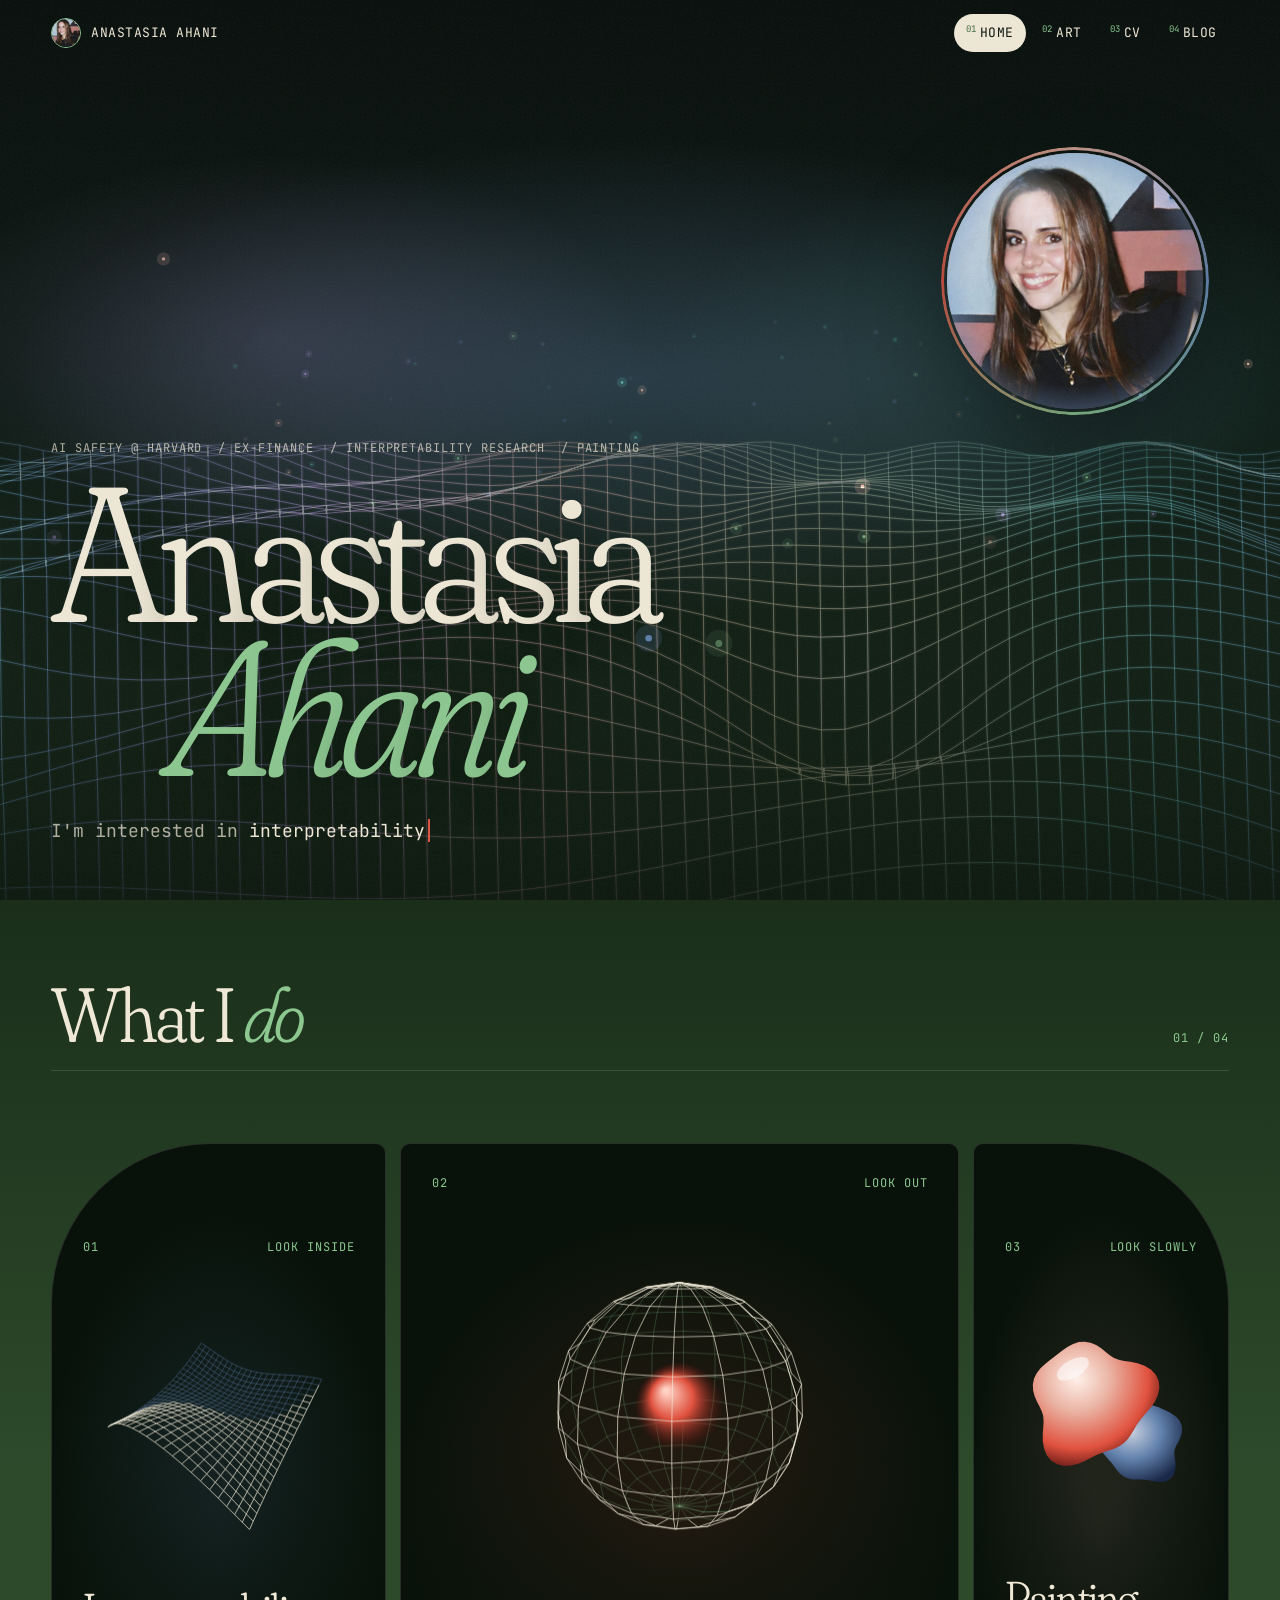
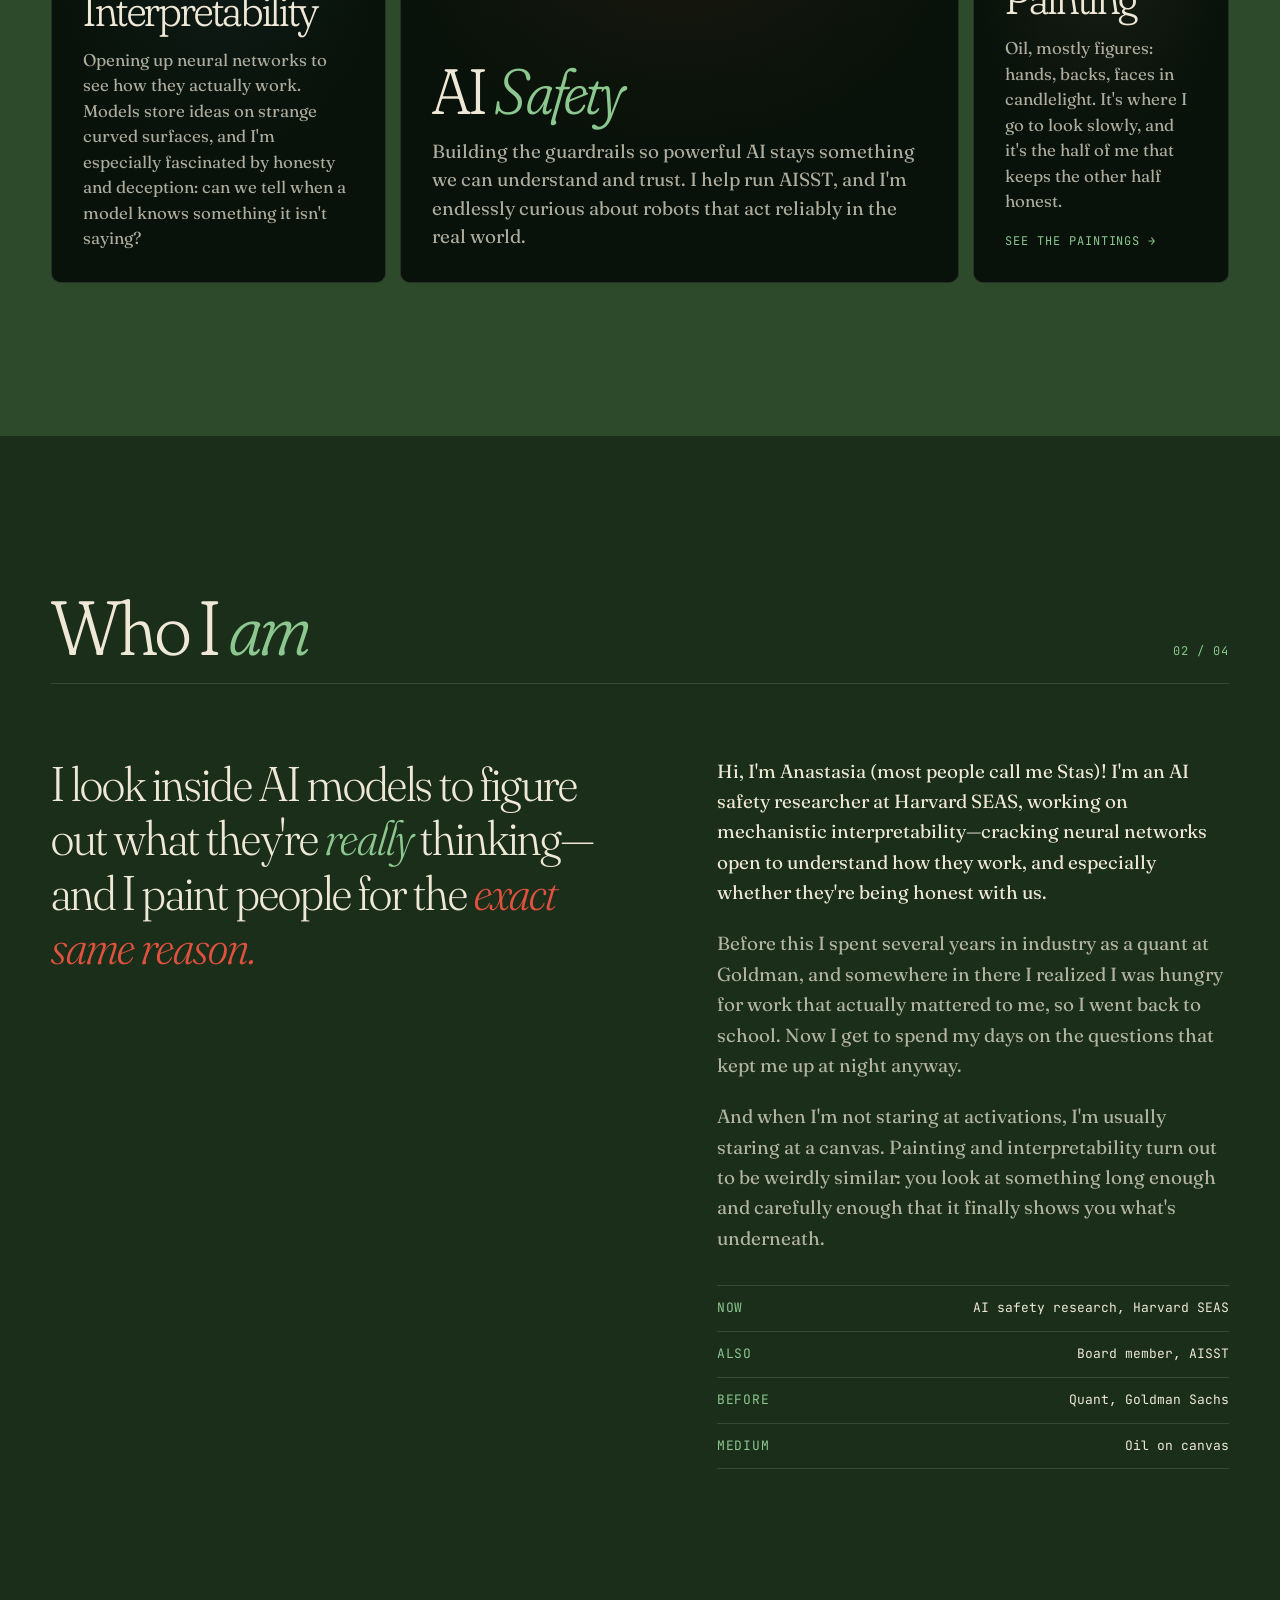
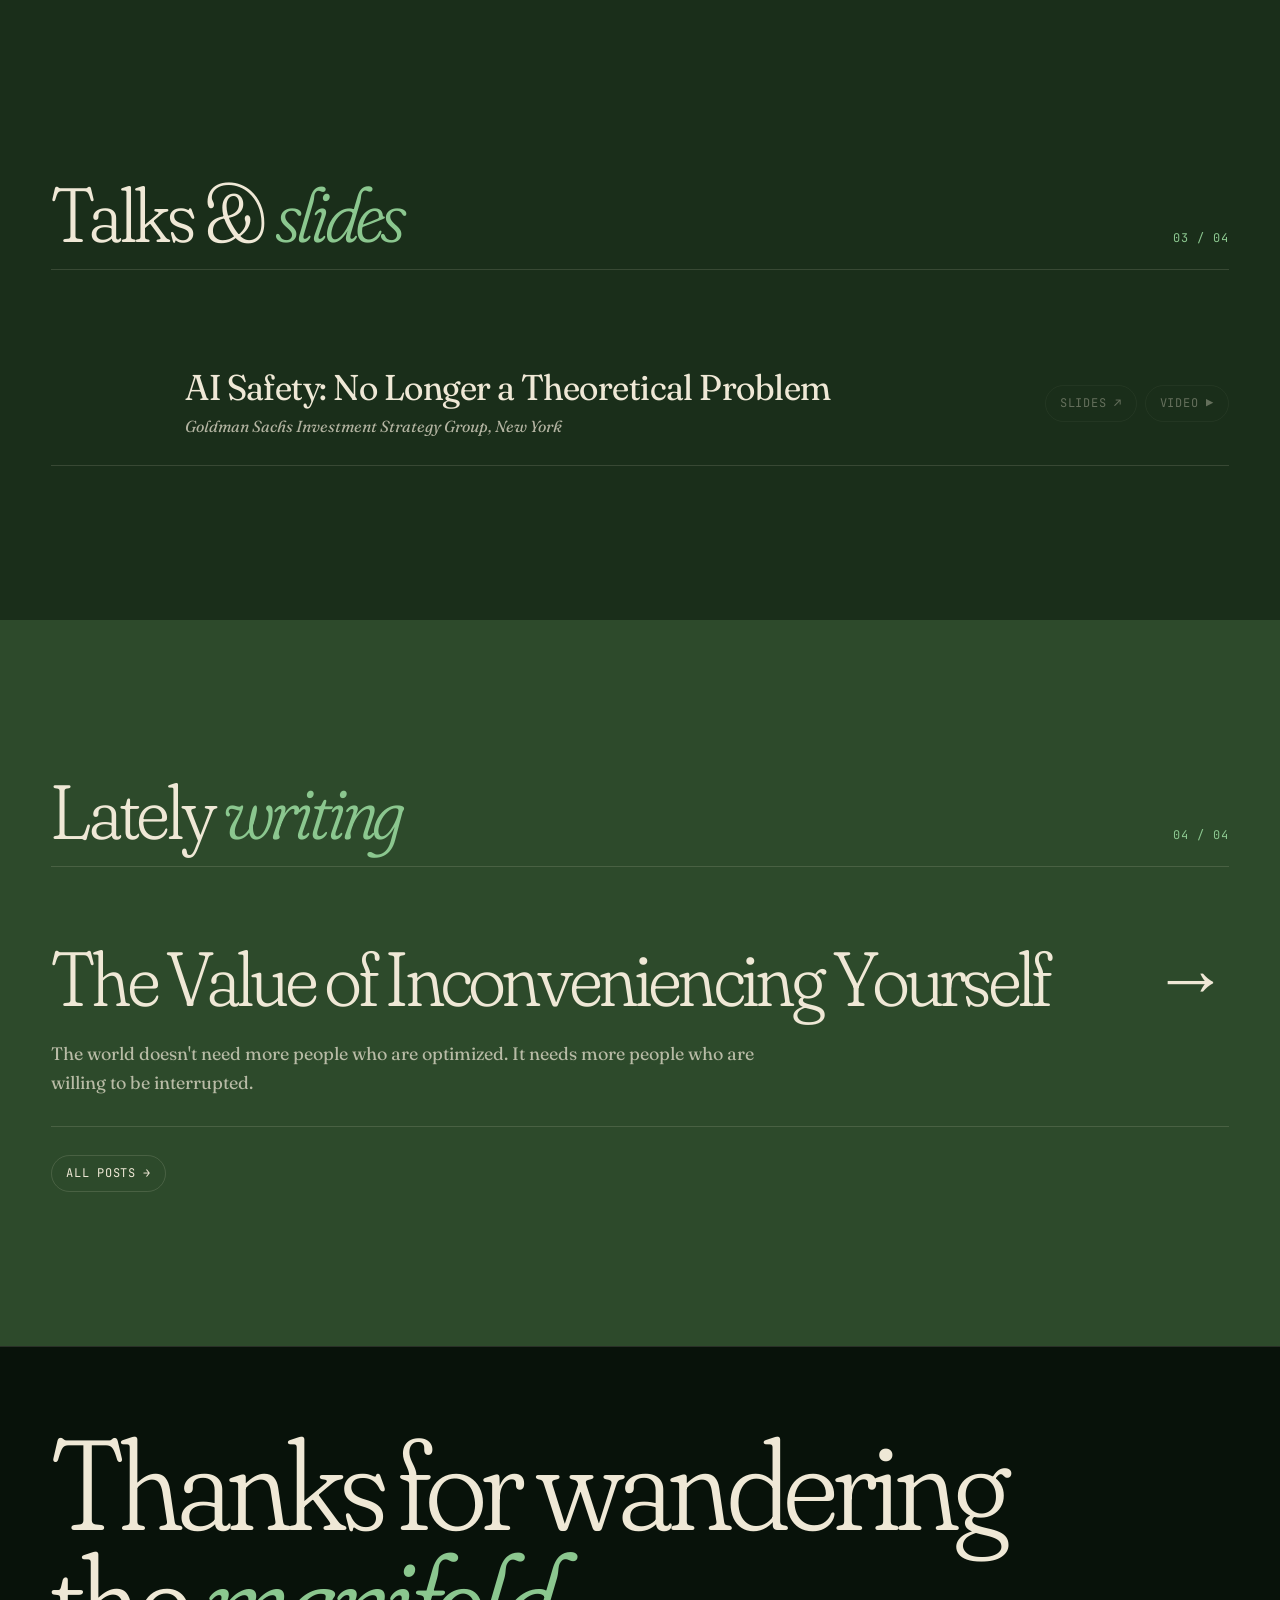
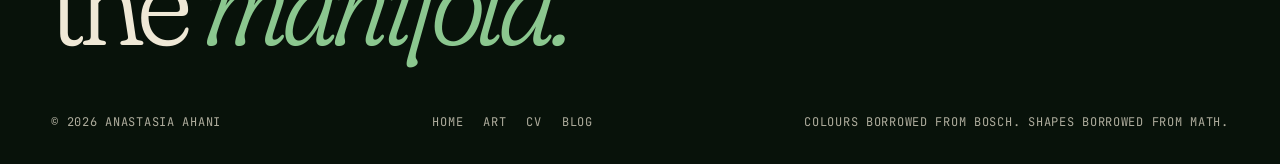
==== commit 1518b99f: "Add Goldman Sachs ISG talk, remove placeholder talks Co-Authored-By: Claude Opus 5.5 <noreply@anthro" ====
--- a/index.html
+++ b/index.html
@@ -473,25 +473,15 @@
         -->
         <div class="talk-list">
             <article class="talk" data-reveal>
-                <div class="talk-date">2026</div>
+                <div class="talk-date"></div>
                 <div>
-                    <h3>Your talk title goes here</h3>
-                    <div class="talk-venue">Venue / event name, City</div>
+                    <h3>AI Safety: No Longer a Theoretical Problem</h3>
+                    <div class="talk-venue">Goldman Sachs Investment Strategy Group, New York</div>
                 </div>
                 <div class="talk-links">
-                    <a class="pill" href="#" target="_blank" rel="noopener">Slides ↗</a>
-                    <a class="pill" href="#" target="_blank" rel="noopener">Video ▶</a>
-                </div>
-            </article>
-            <article class="talk" data-reveal>
-                <div class="talk-date">2026</div>
-                <div>
-                    <h3>Another talk: what's a model thinking when it lies?</h3>
-                    <div class="talk-venue">Placeholder: AISST reading group</div>
-                </div>
-                <div class="talk-links">
-                    <a class="pill" href="#" target="_blank" rel="noopener">Slides ↗</a>
-                    <a class="pill disabled" href="#">Video soon</a>
+                    <!-- Add links later: replace href="#" and remove "disabled" -->
+                    <a class="pill disabled" href="#" aria-disabled="true" tabindex="-1">Slides ↗</a>
+                    <a class="pill disabled" href="#" aria-disabled="true" tabindex="-1">Video ▶</a>
                 </div>
             </article>
         </div>
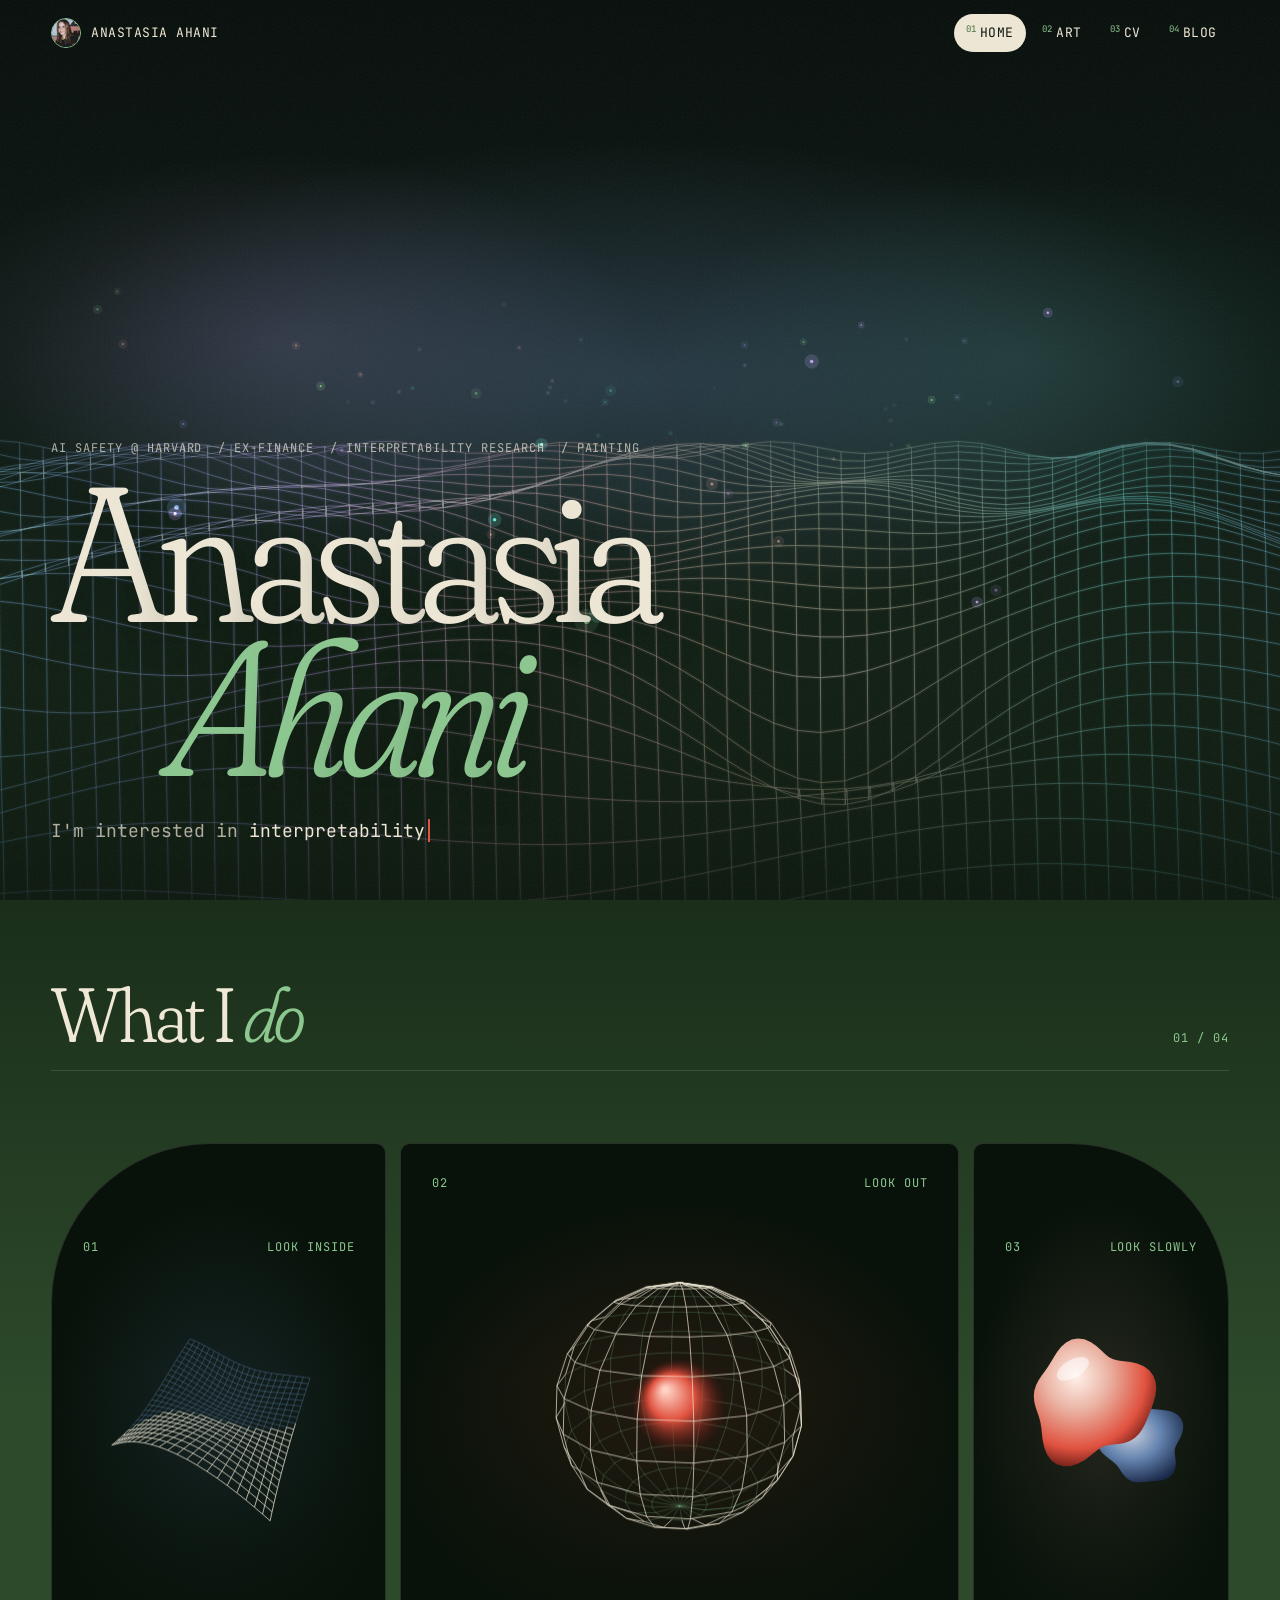
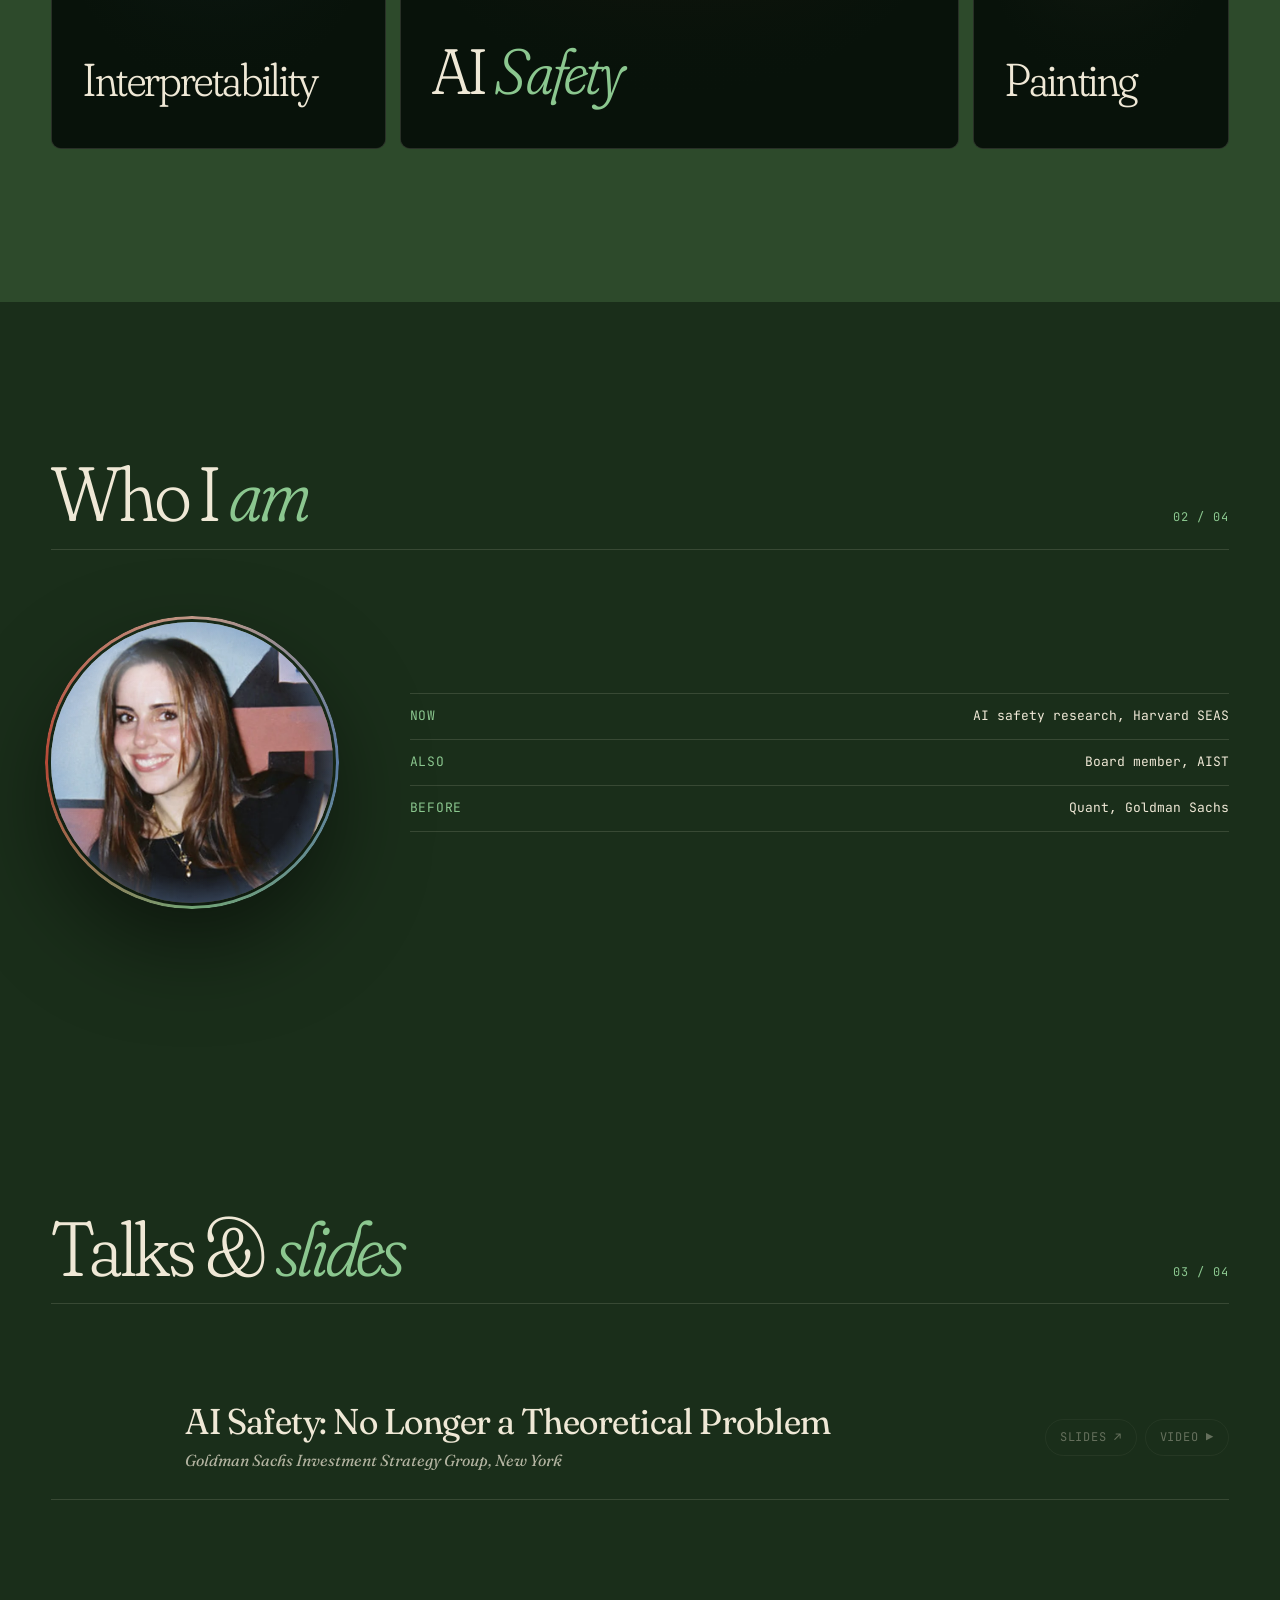
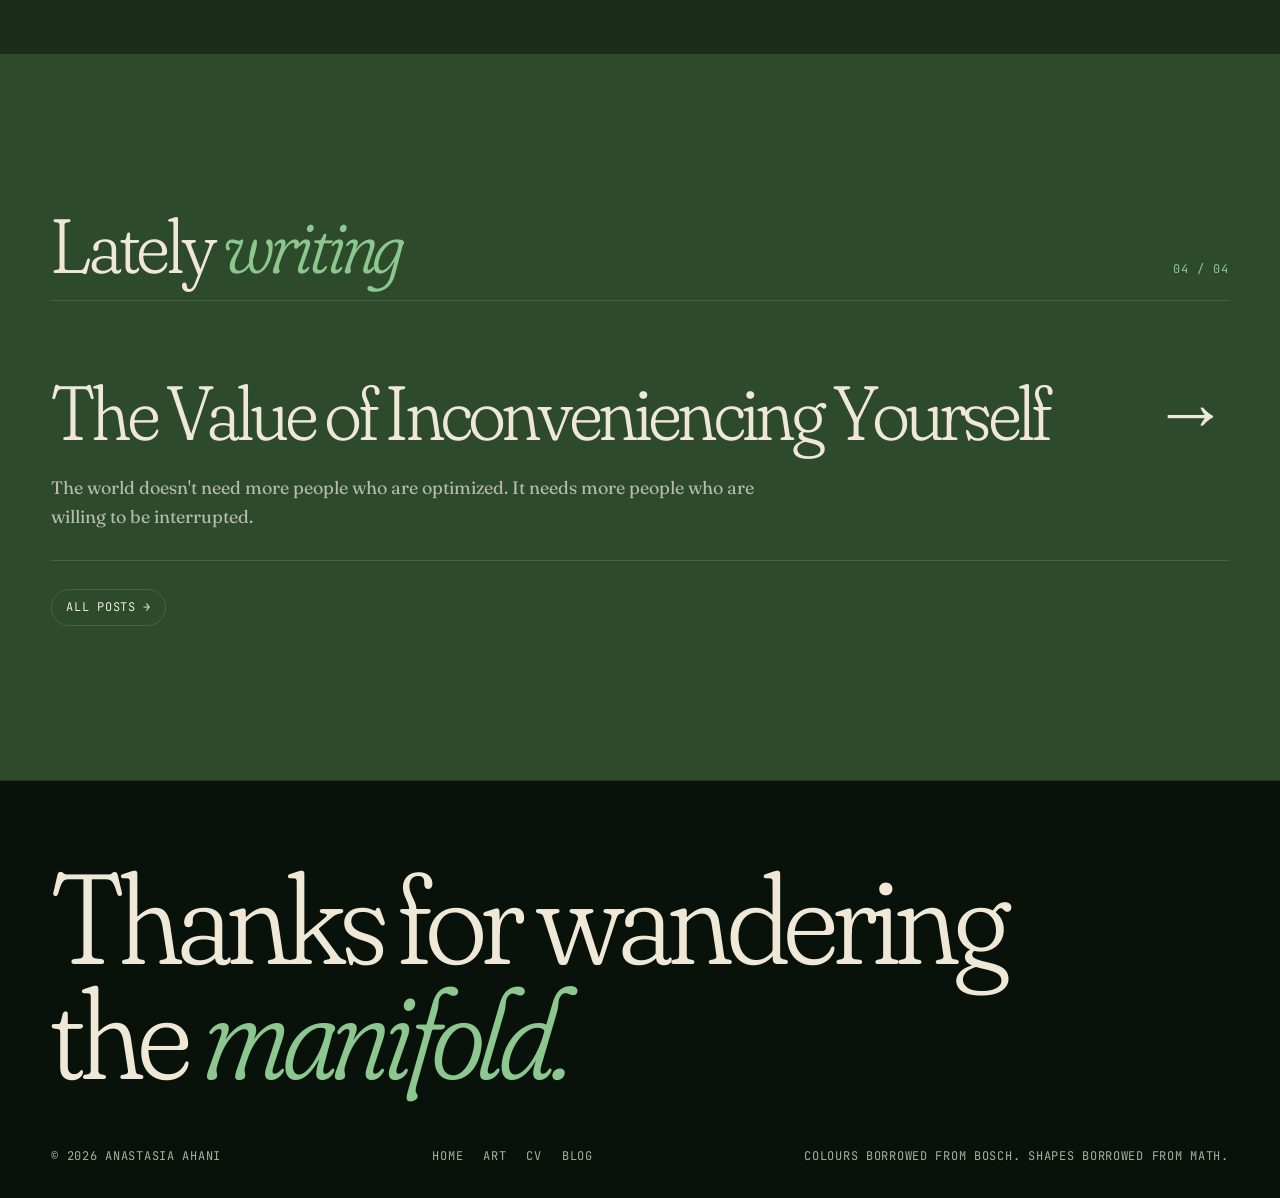
==== commit 5001dba1: "Trim homepage copy and move portrait under Who I am Panels show titles only; Who I am keeps the fact" ====
--- a/index.html
+++ b/index.html
@@ -61,16 +61,12 @@
         #typed { color: var(--cream); border-right: 2px solid var(--strawberry); padding-right: 3px; }
 
         /* Your photo, held in a glass orb */
-        .hero-portrait {
-            position: absolute;
-            right: calc(var(--gutter) + 2vw);
-            top: clamp(100px, 17vh, 160px);
-            width: clamp(150px, 20vw, 300px);
+        .portrait {
+            position: relative;
+            width: clamp(180px, 22vw, 300px);
             aspect-ratio: 1;
-            z-index: 2;
-            animation: rise 1.1s 0.15s var(--ease) both;
-        }
-        .hero-portrait .glass {
+        }
+        .portrait .glass {
             position: relative;
             width: 100%; height: 100%;
             border-radius: 50%;
@@ -78,8 +74,8 @@
             box-shadow: 0 40px 90px rgba(0, 0, 0, 0.5), inset 0 0 0 1px rgba(239, 232, 214, 0.4);
             transition: transform 0.6s var(--ease);
         }
-        .hero-portrait img { width: 100%; height: 100%; object-fit: cover; object-position: 50% 30%; }
-        .hero-portrait .glass::after {   /* glassy shine */
+        .portrait img { width: 100%; height: 100%; object-fit: cover; object-position: 50% 30%; }
+        .portrait .glass::after {   /* glassy shine */
             content: "";
             position: absolute;
             inset: 0;
@@ -103,7 +99,7 @@
             pointer-events: none;
         }
         @keyframes spin { to { transform: rotate(1turn); } }
-        .hero-portrait figcaption {
+        .portrait figcaption {
             position: absolute;
             top: 100%;
             right: 0;
@@ -133,8 +129,7 @@
         }
 
         @media (max-width: 700px) {
-            .hero-portrait { top: 86px; width: 132px; right: var(--gutter); }
-            .hero-portrait figcaption, .hero-hint { display: none; }
+            .hero-hint { display: none; }
             .hero h1 { font-size: 19vw; }
             .hero h1 em { padding-left: 0.3em; }
         }
@@ -163,9 +158,9 @@
         .about { background: var(--forest-900); }
         .about-grid {
             display: grid;
-            grid-template-columns: 1.15fr 1fr;
+            grid-template-columns: auto 1fr;
             gap: clamp(32px, 6vw, 96px);
-            align-items: start;
+            align-items: center;
         }
         .about-statement {
             position: sticky;
@@ -181,7 +176,6 @@
         .about-body p { margin-bottom: 1.1em; color: var(--cream-dim); font-size: 19px; }
         .about-body p:first-child { color: var(--cream); }
         .facts {
-            margin-top: 32px;
             border-top: 1px solid var(--cream-faint);
             font-family: var(--mono);
             font-size: 13px;
@@ -392,16 +386,11 @@
         <canvas class="manifold-canvas" aria-hidden="true"></canvas>
         <div class="hero-scrim"></div>
 
-        <figure class="hero-portrait">
-            <div class="glass" data-tilt><img src="assets/img/stas.webp" alt="Portrait of Anastasia"></div>
-            <span class="iris-ring"></span>
-        </figure>
-
         <div class="hero-content">
             <span class="label">AI safety @ Harvard &nbsp;/ ex-finance &nbsp;/ interpretability research &nbsp;/ painting</span>
             <h1 class="split">Anastasia<br><em>Ahani</em></h1>
             <!-- Edit the rotating words here -->
-            <p class="hero-typed">I'm interested in <span id="typed" data-words='["interpretability", "AI safety", "honesty & deception in models", "oil painting", "robots that behave"]'>interpretability</span></p>
+            <p class="hero-typed">I'm interested in <span id="typed" data-words='["interpretability", "AI safety", "honesty & deception in models", "oil painting"]'>interpretability</span></p>
         </div>
     </header>
 
@@ -416,20 +405,16 @@
                 <div class="shape"><canvas data-shape="manifold"></canvas></div>
                 <span class="label"><span>01</span><span>Look inside</span></span>
                 <h3>Interpret&shy;ability</h3>
-                <p>Opening up neural networks to see how they actually work. Models store ideas on strange curved surfaces, and I'm especially fascinated by honesty and deception: can we tell when a model knows something it isn't saying?</p>
             </a>
             <a class="panel" href="https://aisafetyteam.org" target="_blank" rel="noopener" data-bloom data-reveal style="--d: .1s">
                 <div class="shape"><canvas data-shape="cage"></canvas></div>
                 <span class="label"><span>02</span><span>Look out</span></span>
                 <h3>AI <em>Safety</em></h3>
-                <p>Building the guardrails so powerful AI stays something we can understand and trust. I help run AISST, and I'm endlessly curious about robots that act reliably in the real world.</p>
             </a>
             <a class="panel" href="art.html" data-bloom data-reveal style="--d: .2s">
                 <div class="shape"><svg data-shape="blob" viewBox="-100 -100 200 200"></svg></div>
                 <span class="label"><span>03</span><span>Look slowly</span></span>
                 <h3>Painting</h3>
-                <p>Oil, mostly figures: hands, backs, faces in candlelight. It's where I go to look slowly, and it's the half of me that keeps the other half honest.</p>
-                <span class="go">See the paintings &rarr;</span>
             </a>
         </div>
     </section>
@@ -441,21 +426,15 @@
             <span class="label">02 / 04</span>
         </div>
         <div class="about-grid">
-            <p class="about-statement" data-reveal>
-                I look inside AI models to figure out what they're <em>really</em> thinking&mdash;and I paint people for the <span class="straw">exact same reason.</span>
-            </p>
-            <div class="about-body" data-reveal style="--d: .12s">
-                <!-- Edit your bio here -->
-                <p>Hi, I'm Anastasia (most people call me Stas)! I'm an AI safety researcher at Harvard SEAS, working on mechanistic interpretability&mdash;cracking neural networks open to understand how they work, and especially whether they're being honest with us.</p>
-                <p>Before this I spent several years in industry as a quant at Goldman, and somewhere in there I realized I was hungry for work that actually mattered to me, so I went back to school. Now I get to spend my days on the questions that kept me up at night anyway.</p>
-                <p>And when I'm not staring at activations, I'm usually staring at a canvas. Painting and interpretability turn out to be weirdly similar: you look at something long enough and carefully enough that it finally shows you what's underneath.</p>
-                <ul class="facts">
-                    <li><span>Now</span><span>AI safety research, Harvard SEAS</span></li>
-                    <li><span>Also</span><span>Board member, AISST</span></li>
-                    <li><span>Before</span><span>Quant, Goldman Sachs</span></li>
-                    <li><span>Medium</span><span>Oil on canvas</span></li>
-                </ul>
-            </div>
+            <figure class="portrait" data-reveal>
+                <div class="glass" data-tilt><img src="assets/img/stas.webp" alt="Portrait of Anastasia"></div>
+                <span class="iris-ring"></span>
+            </figure>
+            <ul class="facts" data-reveal style="--d: .12s">
+                <li><span>Now</span><span>AI safety research, Harvard SEAS</span></li>
+                <li><span>Also</span><span>Board member, AIST</span></li>
+                <li><span>Before</span><span>Quant, Goldman Sachs</span></li>
+            </ul>
         </div>
     </section>
 
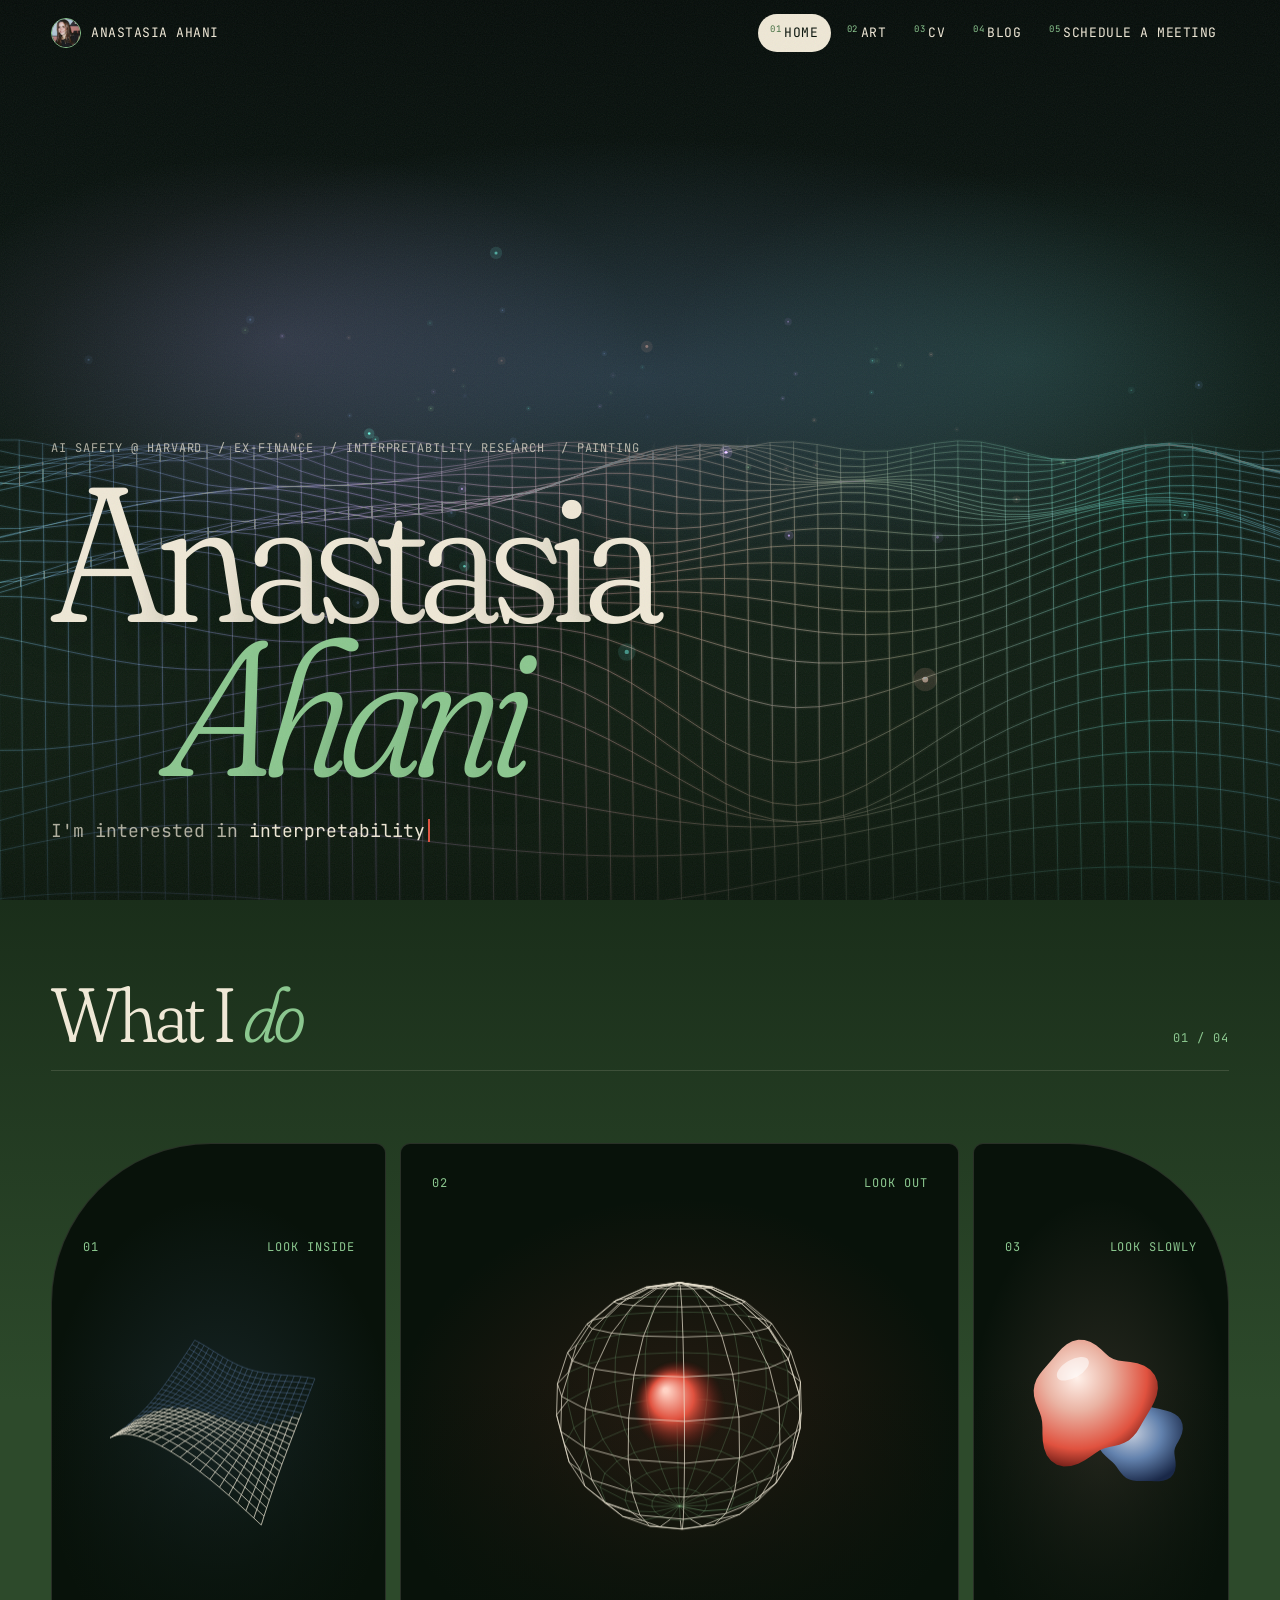
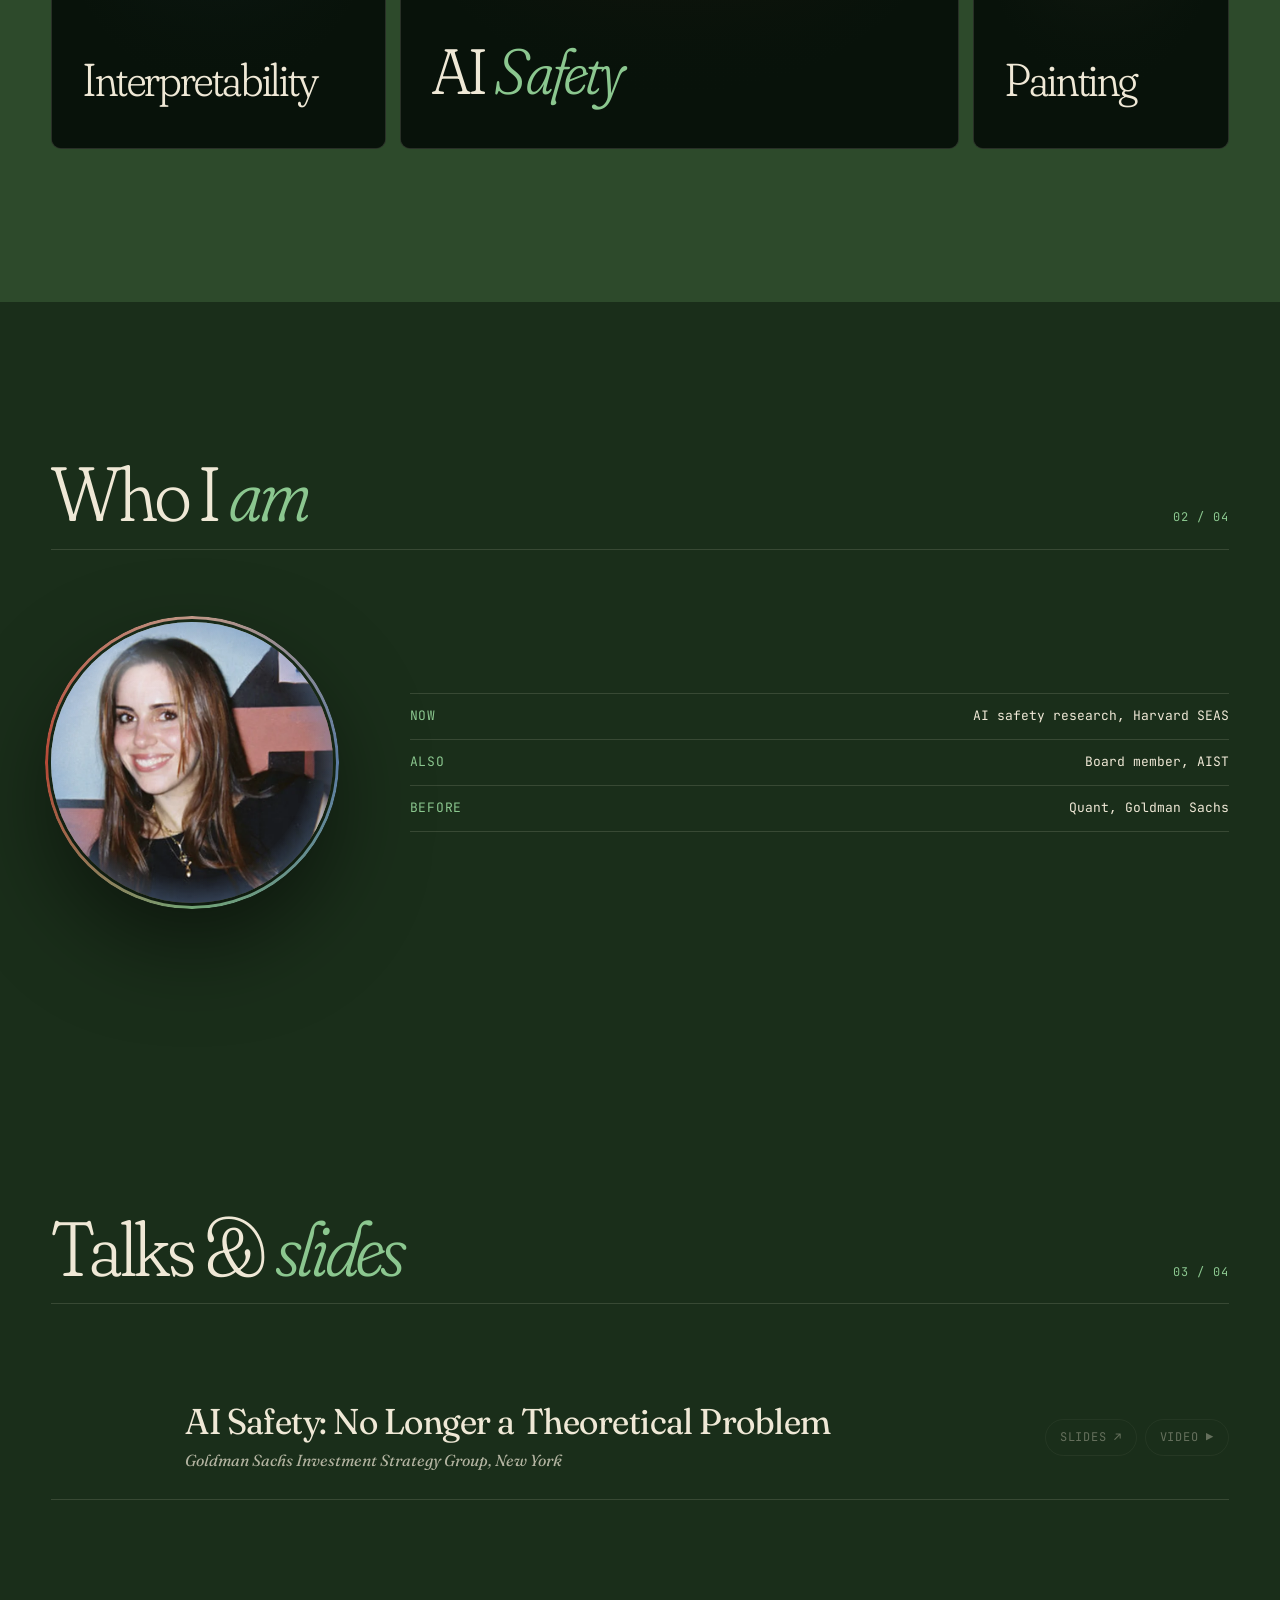
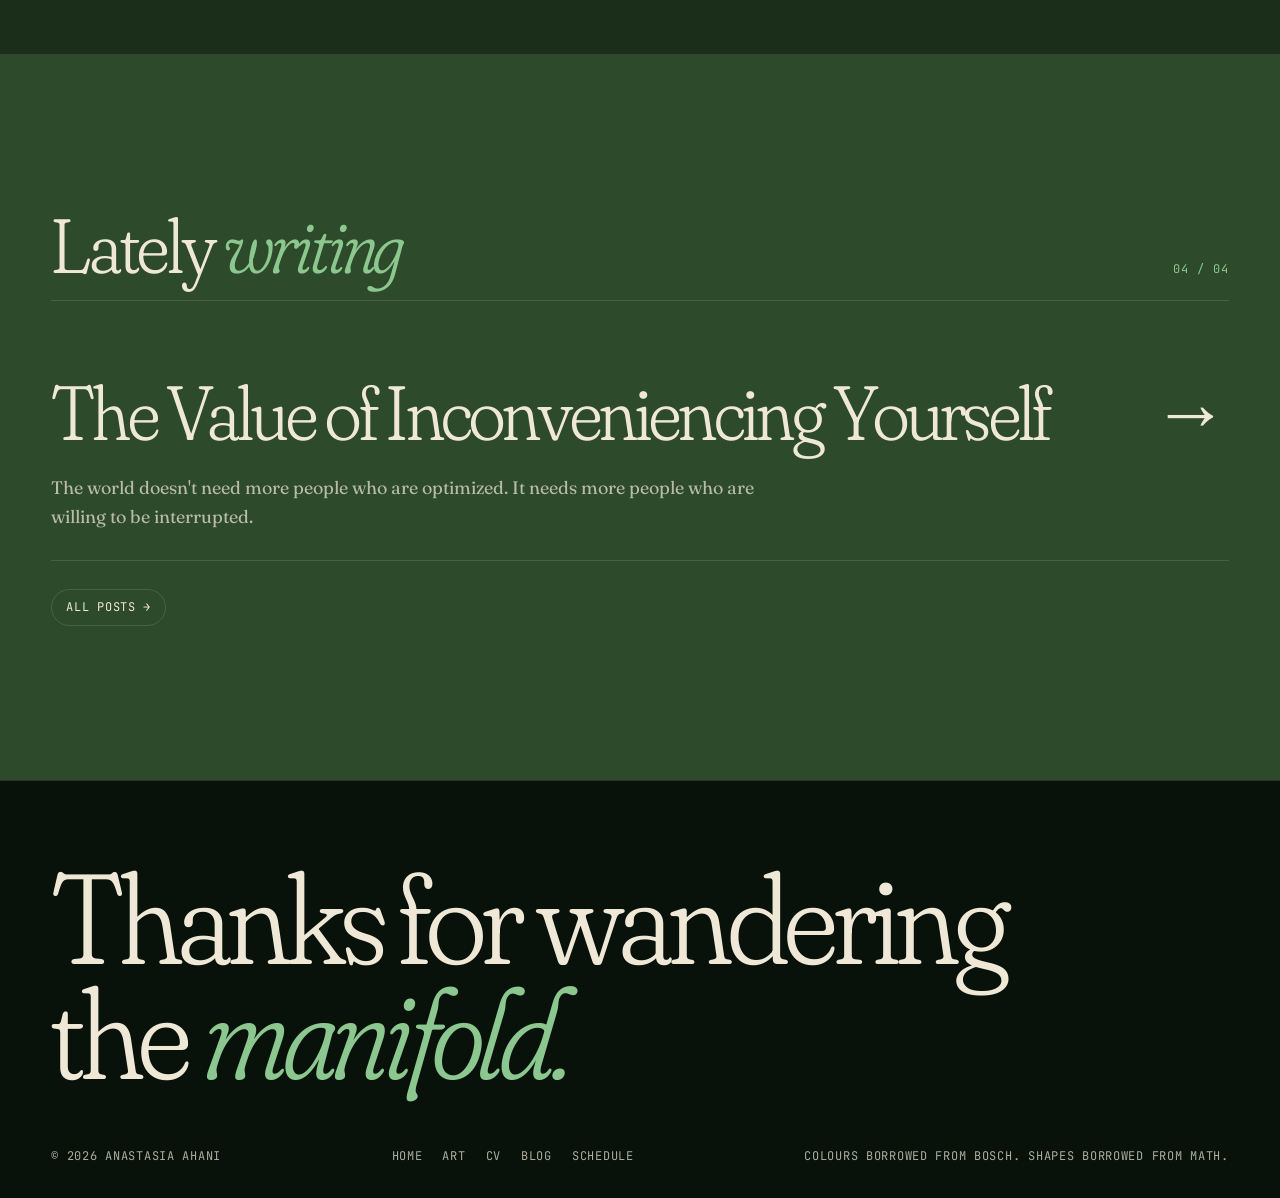
==== commit f331e530: "Add Schedule a Meeting tab to nav and footer Co-Authored-By: Claude Opus 5.5 <noreply@anthropic.com>" ====
--- a/index.html
+++ b/index.html
@@ -10,7 +10,7 @@
     <link rel="preconnect" href="https://fonts.googleapis.com">
     <link rel="preconnect" href="https://fonts.gstatic.com" crossorigin>
     <link href="https://fonts.googleapis.com/css2?family=Fraunces:ital,opsz,wght,SOFT,WONK@0,9..144,100..900,0..100,0..1;1,9..144,100..900,0..100,0..1&family=JetBrains+Mono:wght@400;500&display=swap" rel="stylesheet">
-    <link rel="stylesheet" href="assets/site.css">
+    <link rel="stylesheet" href="assets/site.css?v=2">
     <script type="speculationrules">{"prerender":[{"where":{"href_matches":"/*"},"eagerness":"moderate"}]}</script>
     <style>
         /* ---------- Hero: a manifold landscape with orbs floating over it ---------- */
@@ -379,6 +379,7 @@
             <li><a href="art.html"><sup>02</sup>Art</a></li>
             <li><a href="cv.html"><sup>03</sup>CV</a></li>
             <li><a href="blog.html"><sup>04</sup>Blog</a></li>
+            <li><a href="cal/"><sup>05</sup><span class="nav-long">Schedule a Meeting</span><span class="nav-short">Schedule</span></a></li>
         </ul>
     </nav>
 
@@ -485,7 +486,7 @@
         <div class="footer-row">
             <span>&copy; 2026 Anastasia Ahani</span>
             <nav aria-label="Footer">
-                <a href="index.html">Home</a><a href="art.html">Art</a><a href="cv.html">CV</a><a href="blog.html">Blog</a>
+                <a href="index.html">Home</a><a href="art.html">Art</a><a href="cv.html">CV</a><a href="blog.html">Blog</a><a href="cal/">Schedule</a>
             </nav>
             <span>Colours borrowed from Bosch. Shapes borrowed from math.</span>
         </div>
--- a/assets/site.css
+++ b/assets/site.css
@@ -267,3 +267,10 @@
 
 .page-head { position: relative; overflow: hidden; }
 .page-head > *:not(.orbs) { position: relative; z-index: 2; }
+
+/* "Schedule a Meeting" nav tab: shorter label on phones */
+.nav-short { display: none; }
+@media (max-width: 760px) {
+    .nav-long { display: none; }
+    .nav-short { display: inline; }
+}
